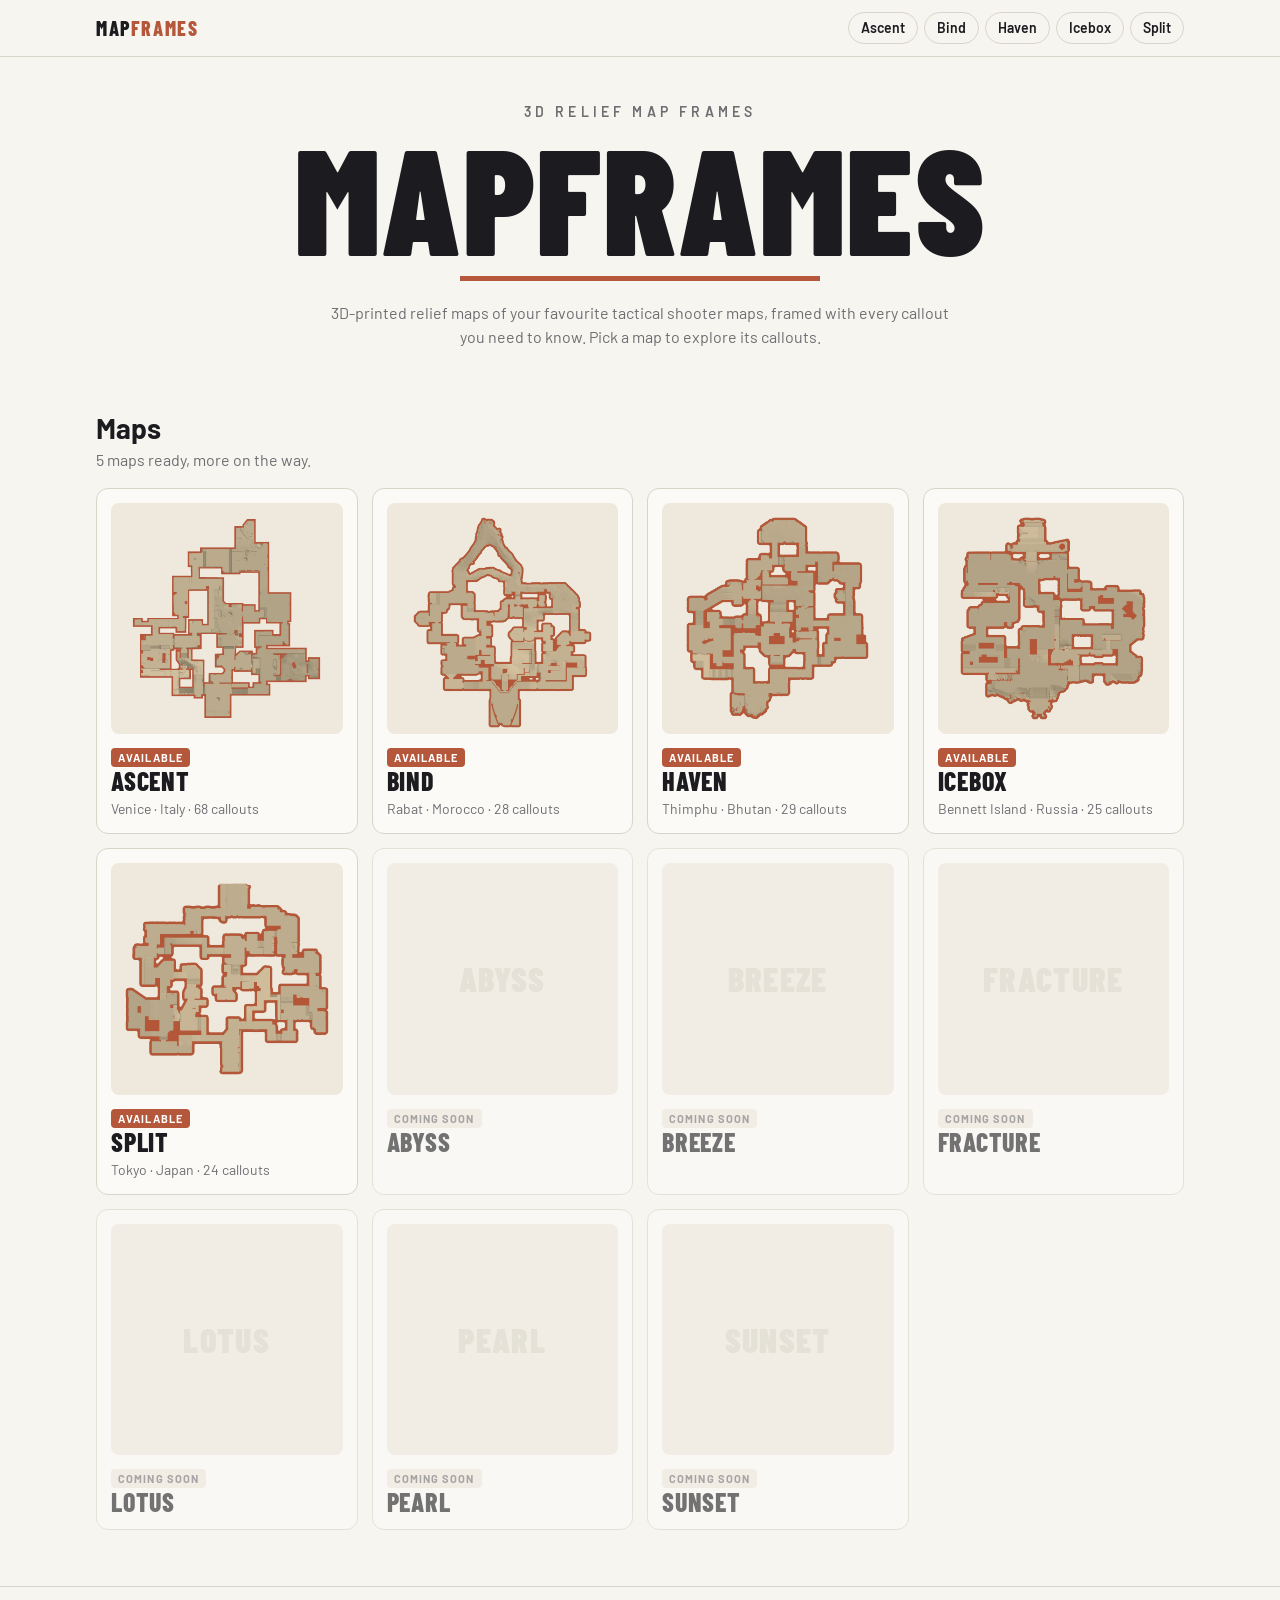
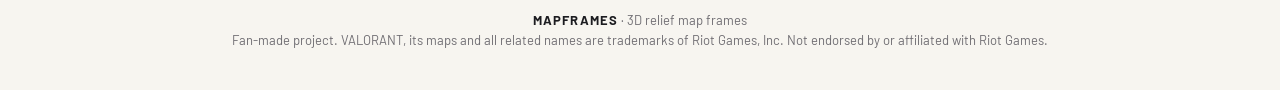
==== index.html @ 51f2fe15 "Add Icebox relief page with callouts and photos Co-Authored-By: Claude Opus 5.5 <noreply@anthropic.c" ====
<!doctype html>
<html lang="en">
<head>
<meta charset="utf-8">
<meta name="viewport" content="width=device-width,initial-scale=1">
<title>Mapframes · 3D relief map frames</title>
<meta name="description" content="3D-printed relief map frames of tactical shooter maps, with a guide to every callout.">
<meta name="theme-color" content="#f7f5f0">
<link rel="preconnect" href="https://fonts.googleapis.com"><link rel="preconnect" href="https://fonts.gstatic.com" crossorigin><link href="https://fonts.googleapis.com/css2?family=Barlow:wght@400;500;600;700&family=Barlow+Condensed:wght@700;800;900&display=swap" rel="stylesheet">
<link rel="stylesheet" href="assets/style.css">
</head>
<body>
<header class="top"><div class="wrap"><a class="brand" href="./">MAP<span>FRAMES</span></a><nav class="maps"><a href="ascent/">Ascent</a><a href="bind/">Bind</a><a href="haven/">Haven</a><a href="icebox/">Icebox</a><a href="split/">Split</a></nav></div></header>
<main class="wrap">
<section class="hero">
  <div class="eyebrow">3D relief map frames</div>
  <h1 class="title">MAPFRAMES</h1>
  <hr class="rule">
  <p class="lead">3D-printed relief maps of your favourite tactical shooter maps, framed with every callout you need to know. Pick a map to explore its callouts.</p>
</section>
<h2>Maps</h2>
<p class="h2sub">5 maps ready, more on the way.</p>
<div class="cards">
  <a class="card" href="ascent/"><div class="th"><img src="assets/ascent-map.webp" alt="Ascent relief map"></div><span class="badge">Available</span><h3>ASCENT</h3><p>Venice · Italy · 68 callouts</p></a>
  <a class="card" href="bind/"><div class="th"><img src="assets/bind-map.webp" alt="Bind relief map"></div><span class="badge">Available</span><h3>BIND</h3><p>Rabat · Morocco · 28 callouts</p></a>
  <a class="card" href="haven/"><div class="th"><img src="assets/haven-map.webp" alt="Haven relief map"></div><span class="badge">Available</span><h3>HAVEN</h3><p>Thimphu · Bhutan · 29 callouts</p></a>
  <a class="card" href="icebox/"><div class="th"><img src="assets/icebox-map.webp" alt="Icebox relief map"></div><span class="badge">Available</span><h3>ICEBOX</h3><p>Bennett Island · Russia · 25 callouts</p></a>
  <a class="card" href="split/"><div class="th"><img src="assets/split-map.webp" alt="Split relief map"></div><span class="badge">Available</span><h3>SPLIT</h3><p>Tokyo · Japan · 24 callouts</p></a>
  <div class="card soon"><div class="th"><em>ABYSS</em></div><span class="badge">Coming soon</span><h3>ABYSS</h3></div>
  <div class="card soon"><div class="th"><em>BREEZE</em></div><span class="badge">Coming soon</span><h3>BREEZE</h3></div>
  <div class="card soon"><div class="th"><em>FRACTURE</em></div><span class="badge">Coming soon</span><h3>FRACTURE</h3></div>
  <div class="card soon"><div class="th"><em>LOTUS</em></div><span class="badge">Coming soon</span><h3>LOTUS</h3></div>
  <div class="card soon"><div class="th"><em>PEARL</em></div><span class="badge">Coming soon</span><h3>PEARL</h3></div>
  <div class="card soon"><div class="th"><em>SUNSET</em></div><span class="badge">Coming soon</span><h3>SUNSET</h3></div>
</div>
</main>
<footer><div class="wrap"><b>MAPFRAMES</b> · 3D relief map frames<br>
Fan-made project. VALORANT, its maps and all related names are trademarks of Riot Games, Inc. Not endorsed by or affiliated with Riot Games.</div></footer>
</body>
</html>
---- assets/style.css ----
:root{
  --bg:#f7f5f0; --surface:#fbfaf7; --ink:#1c1c20; --muted:#6f6d72; --line:#d9d4c8;
  --accent:#b5573a; --accent-ink:#fff; --sand:#dccaa6; --chip:#efe9dd; --hi:#fff4c2;
  --radius:12px; --wrap:1120px;
}
@media (prefers-color-scheme: dark){
  :root{ --bg:#141416; --surface:#1c1c20; --ink:#f2efe8; --muted:#a7a3a8; --line:#34323a;
    --accent:#d9714f; --chip:#26252b; --hi:#3a3420; }
}
*{box-sizing:border-box}
html{scroll-behavior:smooth}
body{margin:0;background:var(--bg);color:var(--ink);font:16px/1.5 "Barlow",system-ui,sans-serif;-webkit-font-smoothing:antialiased}
a{color:inherit}
.wrap{max-width:var(--wrap);margin:0 auto;padding:0 16px}

/* top bar */
.top{position:sticky;top:0;z-index:20;background:color-mix(in srgb,var(--bg) 92%,transparent);backdrop-filter:blur(8px);border-bottom:1px solid var(--line)}
.top .wrap{display:flex;align-items:center;gap:16px;height:56px}
.brand{font:800 20px/1 "Barlow Condensed",sans-serif;letter-spacing:.08em;text-decoration:none;white-space:nowrap}
.brand span{color:var(--accent)}
.maps{display:flex;gap:6px;overflow-x:auto;scrollbar-width:none;margin-left:auto}
.maps::-webkit-scrollbar{display:none}
.maps a,.maps span{font:600 14px/1 "Barlow",sans-serif;padding:8px 12px;border-radius:999px;text-decoration:none;white-space:nowrap;border:1px solid var(--line)}
.maps a.on{background:var(--accent);border-color:var(--accent);color:var(--accent-ink)}
.maps span{color:var(--muted);opacity:.7}

/* hero */
.hero{padding:48px 0 24px;text-align:center}
.eyebrow{font:600 14px/1 "Barlow",sans-serif;letter-spacing:.3em;text-transform:uppercase;color:var(--muted)}
.title{font:900 clamp(64px,16vw,150px)/.9 "Barlow Condensed",sans-serif;margin:10px 0 6px;letter-spacing:.01em}
.rule{width:min(360px,60%);height:5px;background:var(--accent);margin:12px auto;border:0}
.sub{font:500 clamp(16px,3.6vw,22px)/1.2 "Barlow",sans-serif;letter-spacing:.35em;text-transform:uppercase;color:var(--muted)}
.lead{max-width:620px;margin:20px auto 0;color:var(--muted)}

/* facts */
.facts{display:grid;grid-template-columns:repeat(auto-fit,minmax(200px,1fr));gap:12px;margin:24px 0 8px}
.fact{background:var(--surface);border:1px solid var(--line);border-radius:var(--radius);padding:14px 16px}
.fact b{display:block;font:700 12px/1 "Barlow",sans-serif;letter-spacing:.14em;text-transform:uppercase;color:var(--accent);margin-bottom:8px}

h2{font:700 28px/1.1 "Barlow",sans-serif;margin:40px 0 4px}
.h2sub{color:var(--muted);margin:0 0 16px}

/* map + list */
.explore{display:grid;grid-template-columns:minmax(0,1fr) minmax(0,1fr);gap:24px;align-items:start}
.mapbox{position:sticky;top:72px;background:var(--surface);border:1px solid var(--line);border-radius:var(--radius);padding:12px}
.map{position:relative;aspect-ratio:1480/1580}
.map img{width:100%;height:100%;display:block}
.dot{position:absolute;width:14px;height:14px;margin:-7px 0 0 -7px;border-radius:50%;background:var(--ink);border:2px solid var(--surface);padding:0;cursor:pointer;transition:transform .15s}
.dot.p{background:var(--accent)}
.dot.dim{opacity:.18}
.dot.sel{transform:scale(1.7);z-index:3;box-shadow:0 0 0 4px color-mix(in srgb,var(--accent) 35%,transparent)}
.tip{position:absolute;z-index:4;transform:translate(-50%,-150%);background:var(--ink);color:var(--bg);font:600 13px/1 "Barlow",sans-serif;padding:6px 8px;border-radius:6px;white-space:nowrap;pointer-events:none;display:none}
.legend{display:flex;gap:16px;flex-wrap:wrap;font-size:13px;color:var(--muted);margin-top:10px}
.legend i{display:inline-block;width:10px;height:10px;border-radius:50%;background:var(--ink);margin-right:6px;vertical-align:-1px}
.legend i.p{background:var(--accent)}

.controls{display:flex;flex-direction:column;gap:10px;margin-bottom:12px}
.search{width:100%;font:16px "Barlow",sans-serif;padding:10px 14px;border-radius:10px;border:1px solid var(--line);background:var(--surface);color:var(--ink)}
.tabs{display:flex;gap:6px;flex-wrap:wrap}
.tabs button{font:600 14px/1 "Barlow",sans-serif;padding:8px 12px;border-radius:999px;border:1px solid var(--line);background:transparent;color:var(--ink);cursor:pointer}
.tabs button.on{background:var(--ink);color:var(--bg);border-color:var(--ink)}
.list{display:flex;flex-direction:column;gap:8px}
.grp{font:700 13px/1 "Barlow",sans-serif;letter-spacing:.14em;text-transform:uppercase;color:var(--muted);margin:14px 0 2px}
.item{scroll-margin-top:72px;display:grid;grid-template-columns:36px 1fr;gap:10px;text-align:left;width:100%;background:var(--surface);border:1px solid var(--line);border-radius:10px;padding:10px 12px;color:var(--ink);font:inherit;cursor:pointer}
.item:hover{border-color:var(--muted)}
.item.sel{background:var(--hi);border-color:var(--accent)}
.num{width:28px;height:28px;border-radius:50%;display:grid;place-items:center;font:700 14px/1 "Barlow Condensed",sans-serif;border:1.5px solid var(--line);color:var(--muted)}
.num.p{background:var(--accent);border-color:var(--accent);color:var(--accent-ink);font-size:15px}
.nm{font-weight:600;font-size:17px}
.al{color:var(--muted);font-size:14px;margin-left:6px}
.ds{color:var(--muted);font-size:14.5px;margin-top:2px}
.nt{display:inline-block;margin-top:6px;font-size:12.5px;font-weight:600;color:var(--accent)}
.tag{display:inline-block;font:600 11px/1 "Barlow",sans-serif;letter-spacing:.08em;text-transform:uppercase;padding:3px 6px;border-radius:4px;background:var(--chip);color:var(--muted);margin-left:6px;vertical-align:2px}
.item:focus-visible{outline:2px solid var(--accent);outline-offset:2px}
.hasph{display:inline-block;margin-top:6px;font-size:12.5px;font-weight:600;color:var(--muted)}
.item.sel .hasph{display:none}
.ph{margin:10px 0 2px}
.phi{position:relative;border-radius:8px;overflow:hidden;background:var(--chip);aspect-ratio:16/9}
.phi img{display:block;width:100%;height:100%;object-fit:cover}
.pin{position:absolute;width:22px;height:22px;margin:-11px 0 0 -11px;border-radius:50%;border:3px solid #fff;background:var(--accent);box-shadow:0 0 0 3px rgba(0,0,0,.35),0 0 0 9px color-mix(in srgb,var(--accent) 35%,transparent);animation:pulse 1.6s ease-out infinite}
@keyframes pulse{0%{box-shadow:0 0 0 3px rgba(0,0,0,.35),0 0 0 0 color-mix(in srgb,var(--accent) 60%,transparent)}100%{box-shadow:0 0 0 3px rgba(0,0,0,.35),0 0 0 16px transparent}}
@media (prefers-reduced-motion:reduce){.pin{animation:none}}
.ph figcaption{font-size:12.5px;color:var(--muted);margin-top:6px}
.empty{color:var(--muted);padding:20px 0}

/* cards (home + more maps) */
.cards{display:grid;grid-template-columns:repeat(auto-fill,minmax(220px,1fr));gap:14px}
.card{display:block;background:var(--surface);border:1px solid var(--line);border-radius:var(--radius);padding:14px;text-decoration:none}
.card .th{aspect-ratio:1;border-radius:8px;background:var(--chip);display:grid;place-items:center;overflow:hidden;margin-bottom:10px}
.card .th img{width:88%;height:88%;object-fit:contain}
.card .th em{font:900 34px/1 "Barlow Condensed",sans-serif;color:var(--line);font-style:normal;letter-spacing:.04em}
.card h3{margin:0;font:800 26px/1 "Barlow Condensed",sans-serif;letter-spacing:.03em}
.card p{margin:4px 0 0;color:var(--muted);font-size:14px}
.card.soon{opacity:.6}
.badge{display:inline-block;font:700 11px/1 "Barlow",sans-serif;letter-spacing:.1em;text-transform:uppercase;padding:4px 7px;border-radius:4px;background:var(--accent);color:var(--accent-ink)}
.card.soon .badge{background:var(--chip);color:var(--muted)}

footer{margin-top:56px;padding:24px 0 40px;border-top:1px solid var(--line);color:var(--muted);font-size:13px;text-align:center}
footer b{color:var(--ink);letter-spacing:.08em}

@media (max-width:820px){
  .explore{grid-template-columns:1fr}
  .mapbox{position:sticky;top:56px;z-index:10;padding:8px;border-radius:0 0 var(--radius) var(--radius);margin:0 -16px;border-left:0;border-right:0}
  .map{height:min(40vh,90vw);width:auto;margin:0 auto}
  .legend{justify-content:center;margin-top:6px;font-size:12px;gap:10px}
  .legend span:last-child{display:none}
  .item{scroll-margin-top:calc(56px + min(40vh,90vw) + 52px)}
  .hero{padding-top:32px}
}
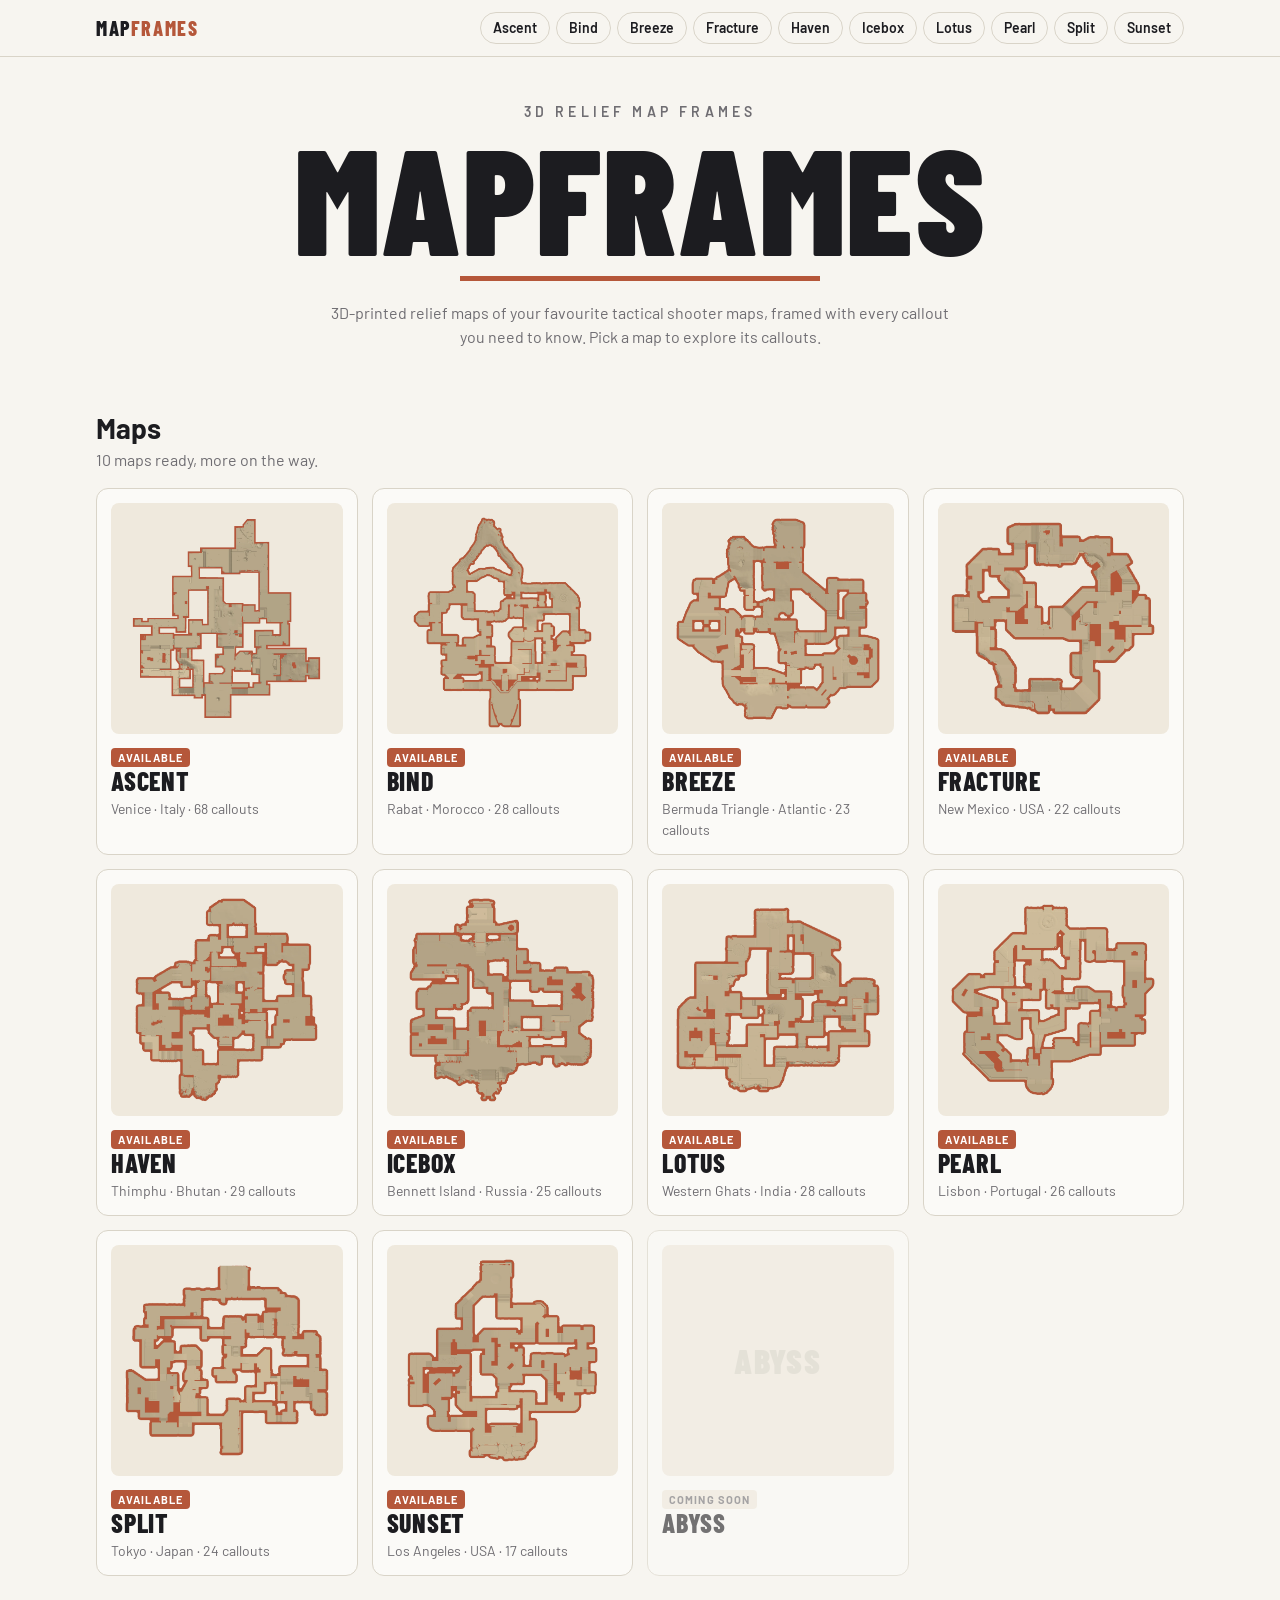
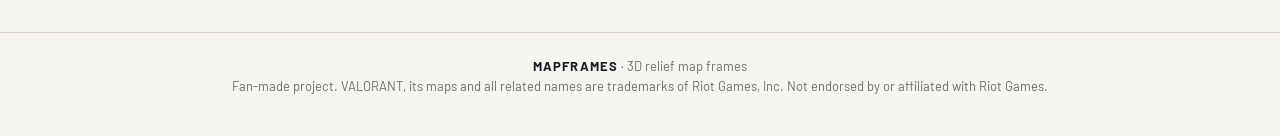
==== commit 4d97adab: "Add Breeze, Fracture, Pearl, Sunset and Lotus relief pages Co-Authored-By: Claude Opus 5.5 <noreply@" ====
--- a/index.html
+++ b/index.html
@@ -10,7 +10,7 @@
 <link rel="stylesheet" href="assets/style.css">
 </head>
 <body>
-<header class="top"><div class="wrap"><a class="brand" href="./">MAP<span>FRAMES</span></a><nav class="maps"><a href="ascent/">Ascent</a><a href="bind/">Bind</a><a href="haven/">Haven</a><a href="icebox/">Icebox</a><a href="split/">Split</a></nav></div></header>
+<header class="top"><div class="wrap"><a class="brand" href="./">MAP<span>FRAMES</span></a><nav class="maps"><a href="ascent/">Ascent</a><a href="bind/">Bind</a><a href="breeze/">Breeze</a><a href="fracture/">Fracture</a><a href="haven/">Haven</a><a href="icebox/">Icebox</a><a href="lotus/">Lotus</a><a href="pearl/">Pearl</a><a href="split/">Split</a><a href="sunset/">Sunset</a></nav></div></header>
 <main class="wrap">
 <section class="hero">
   <div class="eyebrow">3D relief map frames</div>
@@ -19,19 +19,19 @@
   <p class="lead">3D-printed relief maps of your favourite tactical shooter maps, framed with every callout you need to know. Pick a map to explore its callouts.</p>
 </section>
 <h2>Maps</h2>
-<p class="h2sub">5 maps ready, more on the way.</p>
+<p class="h2sub">10 maps ready, more on the way.</p>
 <div class="cards">
   <a class="card" href="ascent/"><div class="th"><img src="assets/ascent-map.webp" alt="Ascent relief map"></div><span class="badge">Available</span><h3>ASCENT</h3><p>Venice · Italy · 68 callouts</p></a>
   <a class="card" href="bind/"><div class="th"><img src="assets/bind-map.webp" alt="Bind relief map"></div><span class="badge">Available</span><h3>BIND</h3><p>Rabat · Morocco · 28 callouts</p></a>
+  <a class="card" href="breeze/"><div class="th"><img src="assets/breeze-map.webp" alt="Breeze relief map"></div><span class="badge">Available</span><h3>BREEZE</h3><p>Bermuda Triangle · Atlantic · 23 callouts</p></a>
+  <a class="card" href="fracture/"><div class="th"><img src="assets/fracture-map.webp" alt="Fracture relief map"></div><span class="badge">Available</span><h3>FRACTURE</h3><p>New Mexico · USA · 22 callouts</p></a>
   <a class="card" href="haven/"><div class="th"><img src="assets/haven-map.webp" alt="Haven relief map"></div><span class="badge">Available</span><h3>HAVEN</h3><p>Thimphu · Bhutan · 29 callouts</p></a>
   <a class="card" href="icebox/"><div class="th"><img src="assets/icebox-map.webp" alt="Icebox relief map"></div><span class="badge">Available</span><h3>ICEBOX</h3><p>Bennett Island · Russia · 25 callouts</p></a>
+  <a class="card" href="lotus/"><div class="th"><img src="assets/lotus-map.webp" alt="Lotus relief map"></div><span class="badge">Available</span><h3>LOTUS</h3><p>Western Ghats · India · 28 callouts</p></a>
+  <a class="card" href="pearl/"><div class="th"><img src="assets/pearl-map.webp" alt="Pearl relief map"></div><span class="badge">Available</span><h3>PEARL</h3><p>Lisbon · Portugal · 26 callouts</p></a>
   <a class="card" href="split/"><div class="th"><img src="assets/split-map.webp" alt="Split relief map"></div><span class="badge">Available</span><h3>SPLIT</h3><p>Tokyo · Japan · 24 callouts</p></a>
+  <a class="card" href="sunset/"><div class="th"><img src="assets/sunset-map.webp" alt="Sunset relief map"></div><span class="badge">Available</span><h3>SUNSET</h3><p>Los Angeles · USA · 17 callouts</p></a>
   <div class="card soon"><div class="th"><em>ABYSS</em></div><span class="badge">Coming soon</span><h3>ABYSS</h3></div>
-  <div class="card soon"><div class="th"><em>BREEZE</em></div><span class="badge">Coming soon</span><h3>BREEZE</h3></div>
-  <div class="card soon"><div class="th"><em>FRACTURE</em></div><span class="badge">Coming soon</span><h3>FRACTURE</h3></div>
-  <div class="card soon"><div class="th"><em>LOTUS</em></div><span class="badge">Coming soon</span><h3>LOTUS</h3></div>
-  <div class="card soon"><div class="th"><em>PEARL</em></div><span class="badge">Coming soon</span><h3>PEARL</h3></div>
-  <div class="card soon"><div class="th"><em>SUNSET</em></div><span class="badge">Coming soon</span><h3>SUNSET</h3></div>
 </div>
 </main>
 <footer><div class="wrap"><b>MAPFRAMES</b> · 3D relief map frames<br>
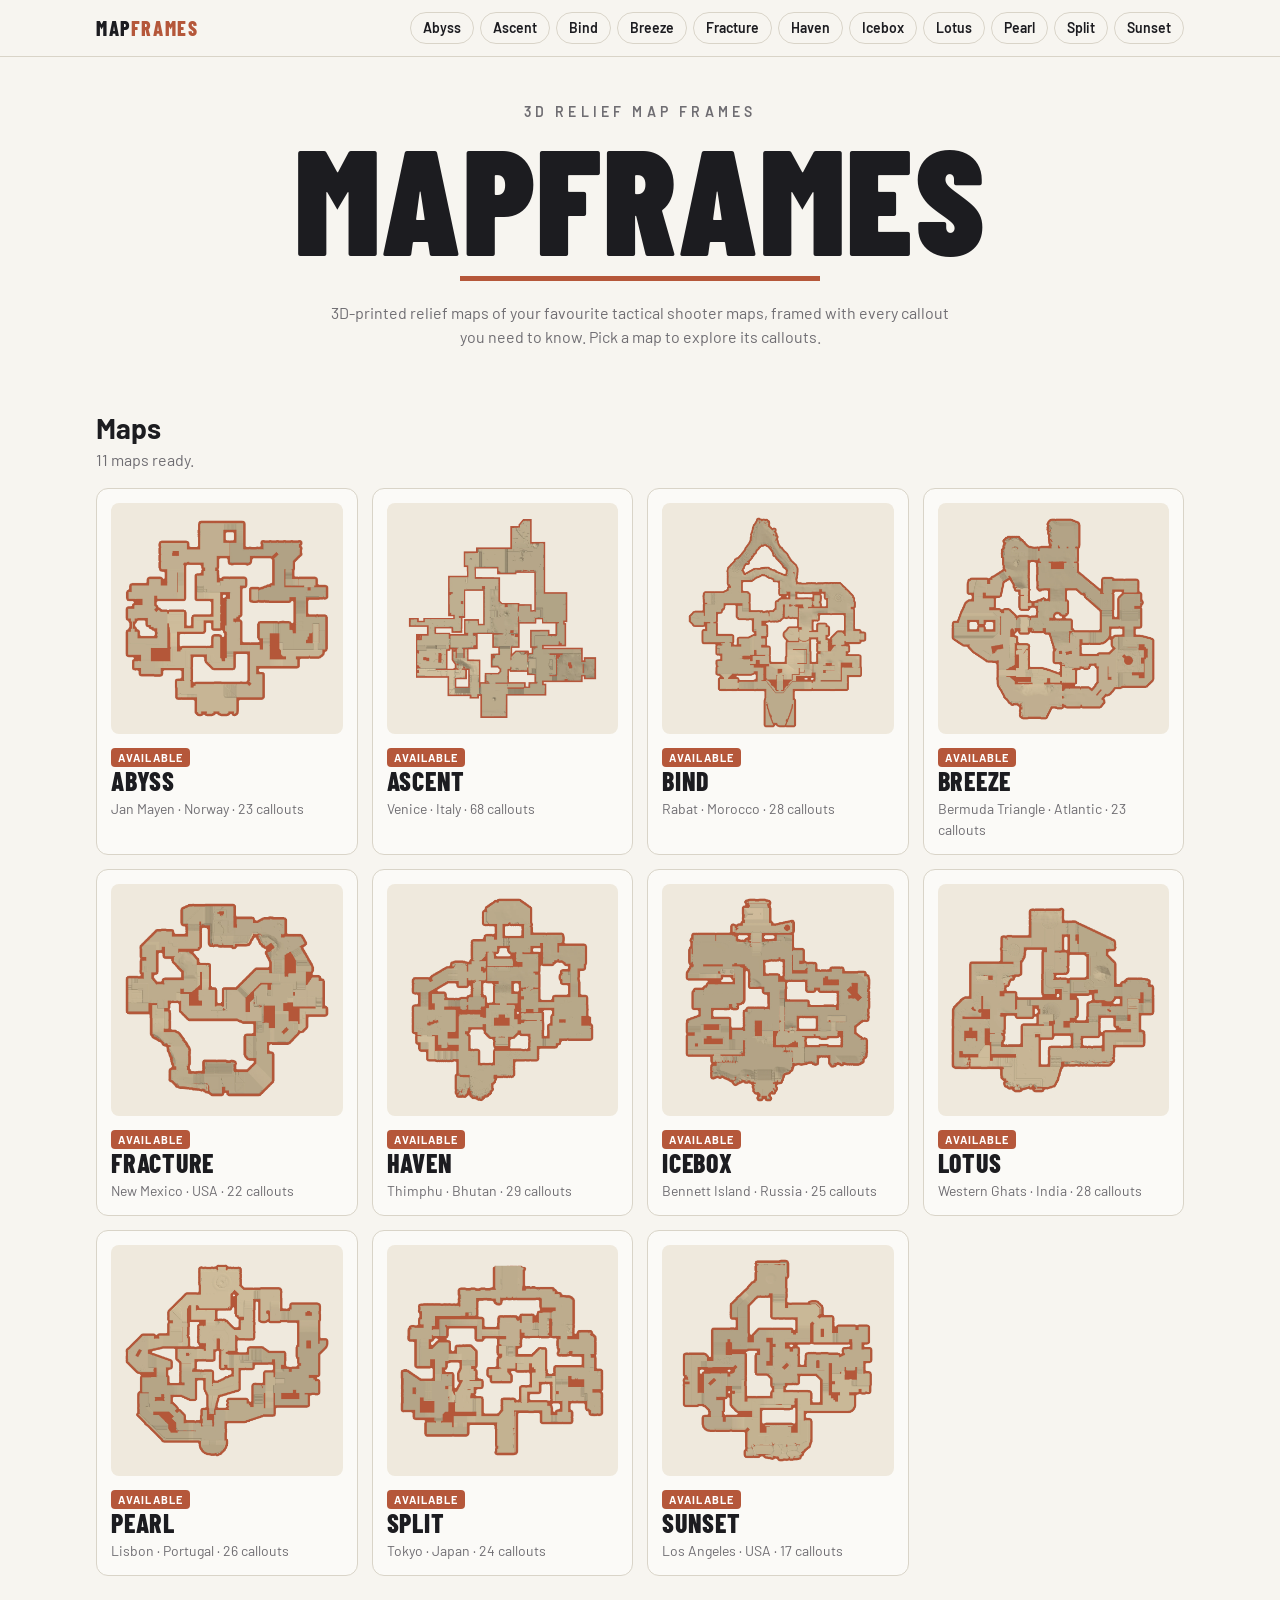
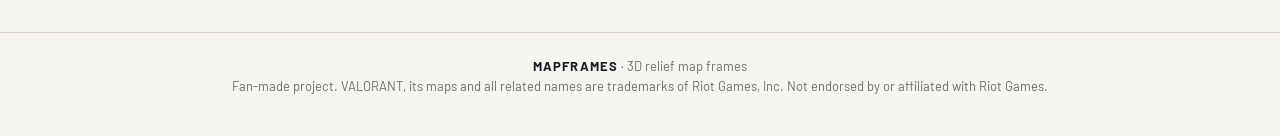
==== commit bd1f9297: "Add Abyss relief page; all maps available Co-Authored-By: Claude Opus 5.5 <noreply@anthropic.com> Cl" ====
--- a/index.html
+++ b/index.html
@@ -10,7 +10,7 @@
 <link rel="stylesheet" href="assets/style.css">
 </head>
 <body>
-<header class="top"><div class="wrap"><a class="brand" href="./">MAP<span>FRAMES</span></a><nav class="maps"><a href="ascent/">Ascent</a><a href="bind/">Bind</a><a href="breeze/">Breeze</a><a href="fracture/">Fracture</a><a href="haven/">Haven</a><a href="icebox/">Icebox</a><a href="lotus/">Lotus</a><a href="pearl/">Pearl</a><a href="split/">Split</a><a href="sunset/">Sunset</a></nav></div></header>
+<header class="top"><div class="wrap"><a class="brand" href="./">MAP<span>FRAMES</span></a><nav class="maps"><a href="abyss/">Abyss</a><a href="ascent/">Ascent</a><a href="bind/">Bind</a><a href="breeze/">Breeze</a><a href="fracture/">Fracture</a><a href="haven/">Haven</a><a href="icebox/">Icebox</a><a href="lotus/">Lotus</a><a href="pearl/">Pearl</a><a href="split/">Split</a><a href="sunset/">Sunset</a></nav></div></header>
 <main class="wrap">
 <section class="hero">
   <div class="eyebrow">3D relief map frames</div>
@@ -19,8 +19,9 @@
   <p class="lead">3D-printed relief maps of your favourite tactical shooter maps, framed with every callout you need to know. Pick a map to explore its callouts.</p>
 </section>
 <h2>Maps</h2>
-<p class="h2sub">10 maps ready, more on the way.</p>
+<p class="h2sub">11 maps ready.</p>
 <div class="cards">
+  <a class="card" href="abyss/"><div class="th"><img src="assets/abyss-map.webp" alt="Abyss relief map"></div><span class="badge">Available</span><h3>ABYSS</h3><p>Jan Mayen · Norway · 23 callouts</p></a>
   <a class="card" href="ascent/"><div class="th"><img src="assets/ascent-map.webp" alt="Ascent relief map"></div><span class="badge">Available</span><h3>ASCENT</h3><p>Venice · Italy · 68 callouts</p></a>
   <a class="card" href="bind/"><div class="th"><img src="assets/bind-map.webp" alt="Bind relief map"></div><span class="badge">Available</span><h3>BIND</h3><p>Rabat · Morocco · 28 callouts</p></a>
   <a class="card" href="breeze/"><div class="th"><img src="assets/breeze-map.webp" alt="Breeze relief map"></div><span class="badge">Available</span><h3>BREEZE</h3><p>Bermuda Triangle · Atlantic · 23 callouts</p></a>
@@ -31,7 +32,6 @@
   <a class="card" href="pearl/"><div class="th"><img src="assets/pearl-map.webp" alt="Pearl relief map"></div><span class="badge">Available</span><h3>PEARL</h3><p>Lisbon · Portugal · 26 callouts</p></a>
   <a class="card" href="split/"><div class="th"><img src="assets/split-map.webp" alt="Split relief map"></div><span class="badge">Available</span><h3>SPLIT</h3><p>Tokyo · Japan · 24 callouts</p></a>
   <a class="card" href="sunset/"><div class="th"><img src="assets/sunset-map.webp" alt="Sunset relief map"></div><span class="badge">Available</span><h3>SUNSET</h3><p>Los Angeles · USA · 17 callouts</p></a>
-  <div class="card soon"><div class="th"><em>ABYSS</em></div><span class="badge">Coming soon</span><h3>ABYSS</h3></div>
 </div>
 </main>
 <footer><div class="wrap"><b>MAPFRAMES</b> · 3D relief map frames<br>
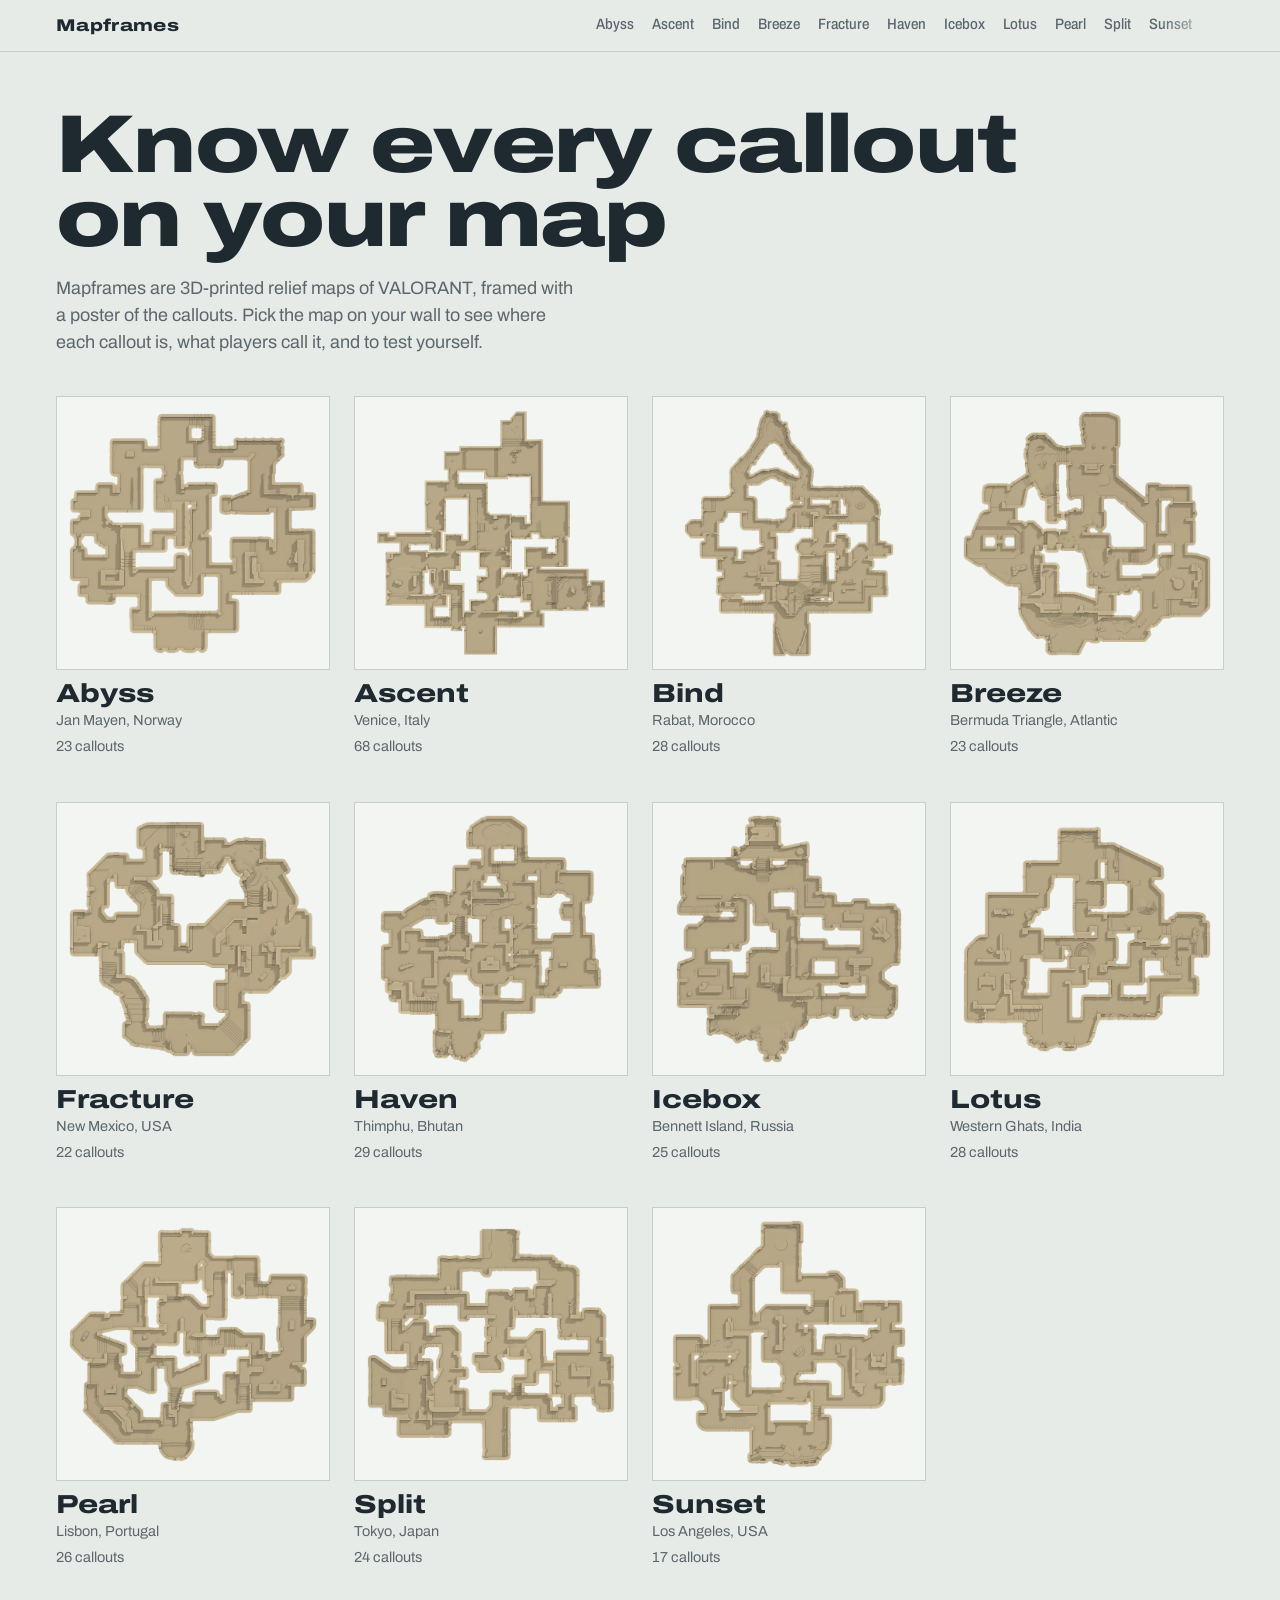
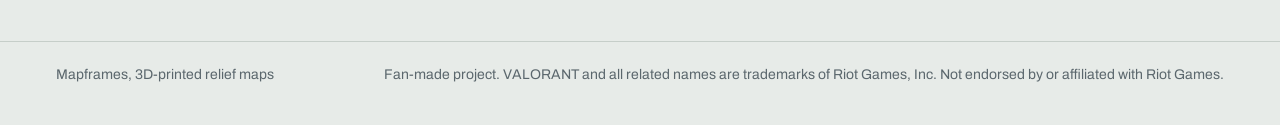
==== commit 6ae39a33: "Redesign site: lit relief renders, numbered markers, test-yourself quiz, self-hosted font Co-Authore" ====
--- a/index.html
+++ b/index.html
@@ -3,38 +3,21 @@
 <head>
 <meta charset="utf-8">
 <meta name="viewport" content="width=device-width,initial-scale=1">
-<title>Mapframes · 3D relief map frames</title>
-<meta name="description" content="3D-printed relief map frames of tactical shooter maps, with a guide to every callout.">
-<meta name="theme-color" content="#f7f5f0">
-<link rel="preconnect" href="https://fonts.googleapis.com"><link rel="preconnect" href="https://fonts.gstatic.com" crossorigin><link href="https://fonts.googleapis.com/css2?family=Barlow:wght@400;500;600;700&family=Barlow+Condensed:wght@700;800;900&display=swap" rel="stylesheet">
-<link rel="stylesheet" href="assets/style.css">
+<title>Mapframes – VALORANT relief maps and callouts</title>
+<meta name="description" content="3D-printed relief maps of VALORANT, framed with a poster of the callouts. Pick your map to learn every callout.">
+<meta name="theme-color" content="#e7ebe8" media="(prefers-color-scheme: light)">
+<meta name="theme-color" content="#131b20" media="(prefers-color-scheme: dark)">
+<link rel="preload" href="assets/archivo.woff2" as="font" type="font/woff2" crossorigin>
+<link rel="stylesheet" href="assets/site.css">
 </head>
-<body>
-<header class="top"><div class="wrap"><a class="brand" href="./">MAP<span>FRAMES</span></a><nav class="maps"><a href="abyss/">Abyss</a><a href="ascent/">Ascent</a><a href="bind/">Bind</a><a href="breeze/">Breeze</a><a href="fracture/">Fracture</a><a href="haven/">Haven</a><a href="icebox/">Icebox</a><a href="lotus/">Lotus</a><a href="pearl/">Pearl</a><a href="split/">Split</a><a href="sunset/">Sunset</a></nav></div></header>
-<main class="wrap">
-<section class="hero">
-  <div class="eyebrow">3D relief map frames</div>
-  <h1 class="title">MAPFRAMES</h1>
-  <hr class="rule">
-  <p class="lead">3D-printed relief maps of your favourite tactical shooter maps, framed with every callout you need to know. Pick a map to explore its callouts.</p>
-</section>
-<h2>Maps</h2>
-<p class="h2sub">11 maps ready.</p>
-<div class="cards">
-  <a class="card" href="abyss/"><div class="th"><img src="assets/abyss-map.webp" alt="Abyss relief map"></div><span class="badge">Available</span><h3>ABYSS</h3><p>Jan Mayen · Norway · 23 callouts</p></a>
-  <a class="card" href="ascent/"><div class="th"><img src="assets/ascent-map.webp" alt="Ascent relief map"></div><span class="badge">Available</span><h3>ASCENT</h3><p>Venice · Italy · 68 callouts</p></a>
-  <a class="card" href="bind/"><div class="th"><img src="assets/bind-map.webp" alt="Bind relief map"></div><span class="badge">Available</span><h3>BIND</h3><p>Rabat · Morocco · 28 callouts</p></a>
-  <a class="card" href="breeze/"><div class="th"><img src="assets/breeze-map.webp" alt="Breeze relief map"></div><span class="badge">Available</span><h3>BREEZE</h3><p>Bermuda Triangle · Atlantic · 23 callouts</p></a>
-  <a class="card" href="fracture/"><div class="th"><img src="assets/fracture-map.webp" alt="Fracture relief map"></div><span class="badge">Available</span><h3>FRACTURE</h3><p>New Mexico · USA · 22 callouts</p></a>
-  <a class="card" href="haven/"><div class="th"><img src="assets/haven-map.webp" alt="Haven relief map"></div><span class="badge">Available</span><h3>HAVEN</h3><p>Thimphu · Bhutan · 29 callouts</p></a>
-  <a class="card" href="icebox/"><div class="th"><img src="assets/icebox-map.webp" alt="Icebox relief map"></div><span class="badge">Available</span><h3>ICEBOX</h3><p>Bennett Island · Russia · 25 callouts</p></a>
-  <a class="card" href="lotus/"><div class="th"><img src="assets/lotus-map.webp" alt="Lotus relief map"></div><span class="badge">Available</span><h3>LOTUS</h3><p>Western Ghats · India · 28 callouts</p></a>
-  <a class="card" href="pearl/"><div class="th"><img src="assets/pearl-map.webp" alt="Pearl relief map"></div><span class="badge">Available</span><h3>PEARL</h3><p>Lisbon · Portugal · 26 callouts</p></a>
-  <a class="card" href="split/"><div class="th"><img src="assets/split-map.webp" alt="Split relief map"></div><span class="badge">Available</span><h3>SPLIT</h3><p>Tokyo · Japan · 24 callouts</p></a>
-  <a class="card" href="sunset/"><div class="th"><img src="assets/sunset-map.webp" alt="Sunset relief map"></div><span class="badge">Available</span><h3>SUNSET</h3><p>Los Angeles · USA · 17 callouts</p></a>
+<body><header class="bar"><div class="wrap"><a class="brand" href="./">Mapframes</a><nav class="maplinks" aria-label="Maps"><a href="abyss/">Abyss</a><a href="ascent/">Ascent</a><a href="bind/">Bind</a><a href="breeze/">Breeze</a><a href="fracture/">Fracture</a><a href="haven/">Haven</a><a href="icebox/">Icebox</a><a href="lotus/">Lotus</a><a href="pearl/">Pearl</a><a href="split/">Split</a><a href="sunset/">Sunset</a></nav></div></header>
+<main>
+<div class="intro">
+  <h1>Know every callout on your map</h1>
+  <p>Mapframes are 3D-printed relief maps of VALORANT, framed with a poster of the callouts. Pick the map on your wall to see where each callout is, what players call it, and to test yourself.</p>
 </div>
+<section class="wrap" aria-label="Maps"><div class="tiles home-tiles"><a class="tile" href="abyss/"><span class="im"><img src="assets/abyss-thumb.webp" alt="" loading="lazy"></span><b>Abyss</b><span>Jan Mayen, Norway</span><span>23 callouts</span></a><a class="tile" href="ascent/"><span class="im"><img src="assets/ascent-thumb.webp" alt="" loading="lazy"></span><b>Ascent</b><span>Venice, Italy</span><span>68 callouts</span></a><a class="tile" href="bind/"><span class="im"><img src="assets/bind-thumb.webp" alt="" loading="lazy"></span><b>Bind</b><span>Rabat, Morocco</span><span>28 callouts</span></a><a class="tile" href="breeze/"><span class="im"><img src="assets/breeze-thumb.webp" alt="" loading="lazy"></span><b>Breeze</b><span>Bermuda Triangle, Atlantic</span><span>23 callouts</span></a><a class="tile" href="fracture/"><span class="im"><img src="assets/fracture-thumb.webp" alt="" loading="lazy"></span><b>Fracture</b><span>New Mexico, USA</span><span>22 callouts</span></a><a class="tile" href="haven/"><span class="im"><img src="assets/haven-thumb.webp" alt="" loading="lazy"></span><b>Haven</b><span>Thimphu, Bhutan</span><span>29 callouts</span></a><a class="tile" href="icebox/"><span class="im"><img src="assets/icebox-thumb.webp" alt="" loading="lazy"></span><b>Icebox</b><span>Bennett Island, Russia</span><span>25 callouts</span></a><a class="tile" href="lotus/"><span class="im"><img src="assets/lotus-thumb.webp" alt="" loading="lazy"></span><b>Lotus</b><span>Western Ghats, India</span><span>28 callouts</span></a><a class="tile" href="pearl/"><span class="im"><img src="assets/pearl-thumb.webp" alt="" loading="lazy"></span><b>Pearl</b><span>Lisbon, Portugal</span><span>26 callouts</span></a><a class="tile" href="split/"><span class="im"><img src="assets/split-thumb.webp" alt="" loading="lazy"></span><b>Split</b><span>Tokyo, Japan</span><span>24 callouts</span></a><a class="tile" href="sunset/"><span class="im"><img src="assets/sunset-thumb.webp" alt="" loading="lazy"></span><b>Sunset</b><span>Los Angeles, USA</span><span>17 callouts</span></a></div></section>
 </main>
-<footer><div class="wrap"><b>MAPFRAMES</b> · 3D relief map frames<br>
-Fan-made project. VALORANT, its maps and all related names are trademarks of Riot Games, Inc. Not endorsed by or affiliated with Riot Games.</div></footer>
+<footer><div class="wrap"><span>Mapframes, 3D-printed relief maps</span><span>Fan-made project. VALORANT and all related names are trademarks of Riot Games, Inc. Not endorsed by or affiliated with Riot Games.</span></div></footer>
 </body>
 </html>
--- a/assets/site.css
+++ b/assets/site.css
@@ -0,0 +1,159 @@
+@font-face{font-family:"Archivo";src:url(archivo.woff2) format("woff2");font-weight:100 900;font-stretch:62% 125%;font-display:swap;unicode-range:U+0000-00FF,U+0131,U+0152-0153,U+02BB-02BC,U+02C6,U+02DA,U+02DC,U+0304,U+0308,U+0329,U+2000-206F,U+20AC,U+2122,U+2191,U+2193,U+2212,U+2215,U+FEFF,U+FFFD}
+@font-face{font-family:"Archivo";src:url(archivo-ext.woff2) format("woff2");font-weight:100 900;font-stretch:62% 125%;font-display:swap;unicode-range:U+0100-02BA,U+02BD-02C5,U+02C7-02CC,U+02CE-02D7,U+02DD-02FF,U+0304,U+0308,U+0329,U+1D00-1DBF,U+1E00-1E9F,U+1EF2-1EFF,U+2020,U+20A0-20AB,U+20AD-20C0,U+2113,U+2C60-2C7F,U+A720-A7FF}
+
+/* Drafting film, ink and a surveyor's blue pencil. The relief itself brings the sand. */
+:root{
+  --film:#e7ebe8; --sheet:#f3f5f3; --ink:#1e2930; --graphite:#5b676d; --rule:#c6cec9;
+  --survey:#2747c9; --survey-ink:#ffffff; --survey-soft:#dfe5fb;
+  --hit:#1d7a52; --miss:#b33a26;
+  --bar:52px; --wrap:1200px;
+  color-scheme:light;
+}
+@media (prefers-color-scheme:dark){
+  :root{--film:#131b20; --sheet:#1a242a; --ink:#e4e9e6; --graphite:#97a3a8; --rule:#2c3a41;
+    --survey:#8ea2ff; --survey-ink:#0f1730; --survey-soft:#1f2b52; --hit:#5ccf98; --miss:#ff8a73; color-scheme:dark}
+}
+*{box-sizing:border-box}
+html{-webkit-text-size-adjust:100%}
+body{margin:0;background:var(--film);color:var(--ink);font:400 17px/1.5 "Archivo",system-ui,sans-serif;font-stretch:100%;-webkit-font-smoothing:antialiased}
+a{color:inherit}
+img{max-width:100%}
+.wrap{max-width:var(--wrap);margin:0 auto;padding:0 16px}
+:focus-visible{outline:2px solid var(--survey);outline-offset:2px}
+.sr{position:absolute;width:1px;height:1px;overflow:hidden;clip:rect(0 0 0 0);white-space:nowrap}
+
+/* bar */
+.bar{position:sticky;top:0;z-index:30;height:var(--bar);background:var(--film);border-bottom:1px solid var(--rule)}
+.bar .wrap{height:100%;display:flex;align-items:center;gap:20px}
+.brand{font-weight:800;font-stretch:125%;font-size:17px;letter-spacing:.02em;text-decoration:none;white-space:nowrap}
+.maplinks{display:flex;gap:2px;overflow-x:auto;scrollbar-width:none;margin-left:auto;-webkit-mask-image:linear-gradient(90deg,#000 90%,transparent);mask-image:linear-gradient(90deg,#000 90%,transparent);padding-right:24px}
+.maplinks::-webkit-scrollbar{display:none}
+.maplinks a{font-size:15px;font-stretch:87%;font-weight:500;padding:6px 8px;text-decoration:none;white-space:nowrap;color:var(--graphite);border-bottom:2px solid transparent}
+.maplinks a:hover{color:var(--ink)}
+.maplinks a[aria-current]{color:var(--ink);border-bottom-color:var(--survey)}
+
+/* map page head */
+.head{padding:28px 16px 18px;display:grid;grid-template-columns:auto 1fr;align-items:end;column-gap:28px;row-gap:6px}
+.name{grid-row:span 2;margin:0;font-weight:850;font-stretch:125%;font-size:calc(clamp(52px,10vw,124px) * var(--k,1));line-height:.82;letter-spacing:-.015em}
+.place{margin:0;font-stretch:75%;font-weight:600;font-size:21px;line-height:1.1}
+.lead{margin:0;color:var(--graphite);max-width:46ch;font-size:16px}
+
+/* board: sheet with the relief + panel */
+.board{display:grid;grid-template-columns:minmax(0,7fr) minmax(0,5fr);gap:28px;align-items:start}
+.sheet{position:sticky;top:calc(var(--bar) + 12px);margin:0;background:var(--sheet);border:1px solid var(--rule);padding:18px}
+.map{--mh:calc(100vh - var(--bar) - 110px);position:relative;margin:0 auto;aspect-ratio:var(--ar);width:min(100%,calc(var(--mh) * var(--r)))}
+.map img{display:block;width:100%;height:100%}
+.mk{position:absolute;transform:translate(-50%,-50%);width:22px;height:22px;padding:0;border-radius:50%;border:2px solid var(--sheet);background:var(--survey);color:var(--survey-ink);font:700 11px/1 "Archivo",sans-serif;font-stretch:75%;cursor:pointer;display:grid;place-items:center}
+.mk.x{width:12px;height:12px;background:var(--sheet);border:2.5px solid var(--ink)}
+.mk.dim{opacity:.2}
+.mk.sel{z-index:3;width:30px;height:30px;font-size:14px;box-shadow:0 0 0 4px color-mix(in srgb,var(--survey) 30%,transparent)}
+.mk.x.sel{width:18px;height:18px;border-color:var(--survey)}
+.mk.hit{z-index:3;background:var(--hit);border-color:var(--sheet);box-shadow:0 0 0 5px color-mix(in srgb,var(--hit) 35%,transparent)}
+.mk.miss{z-index:3;background:var(--miss);border-color:var(--sheet)}
+.board.quiz .mk{color:transparent}
+.board.quiz .mk.hit,.board.quiz .mk.miss{color:var(--survey-ink)}
+.tip{position:absolute;z-index:4;transform:translate(-50%,calc(-100% - 18px));background:var(--ink);color:var(--film);font-weight:600;font-size:14px;font-stretch:87%;line-height:1;padding:7px 9px;white-space:nowrap;pointer-events:none;display:none}
+.board.quiz .tip{display:none!important}
+.key{display:flex;flex-wrap:wrap;gap:6px 18px;margin-top:14px;font-size:14px;color:var(--graphite)}
+.key i{display:inline-block;width:12px;height:12px;border-radius:50%;background:var(--survey);margin-right:7px;vertical-align:-1px}
+.key i.x{width:10px;height:10px;background:transparent;border:2px solid var(--ink)}
+.key .orient{flex-basis:100%}
+
+/* load moment: markers are placed one after another, once */
+@media (prefers-reduced-motion:no-preference){
+  .map.placing .mk{animation:place .32s cubic-bezier(.2,.9,.3,1.3) both;animation-delay:calc(var(--i) * 18ms)}
+  @keyframes place{from{opacity:0;transform:translate(-50%,-50%) scale(.2)}}
+}
+
+/* panel */
+.modes{display:grid;grid-template-columns:1fr 1fr;border:1px solid var(--ink);margin-bottom:16px}
+.modes button{font:600 16px/1 "Archivo",sans-serif;padding:12px 10px;border:0;background:transparent;color:var(--ink);cursor:pointer}
+.modes button[aria-selected="true"]{background:var(--ink);color:var(--film)}
+.search{width:100%;font:inherit;font-size:16px;padding:11px 12px;border:1px solid var(--rule);background:var(--sheet);color:var(--ink);border-radius:0}
+.search::placeholder{color:var(--graphite)}
+.filters{display:flex;flex-wrap:wrap;gap:6px 16px;margin:12px 0 4px}
+.filters button{font:500 15px/1 "Archivo",sans-serif;padding:6px 0;border:0;border-bottom:2px solid transparent;background:none;color:var(--graphite);cursor:pointer}
+.filters button[aria-pressed="true"]{color:var(--ink);border-bottom-color:var(--survey)}
+.count{font-size:14px;color:var(--graphite);margin:8px 0 0}
+.list{margin-top:6px}
+.grp{font-stretch:75%;font-weight:700;font-size:15px;color:var(--graphite);margin:20px 0 0;padding-bottom:6px;border-bottom:1px solid var(--ink)}
+.row{display:grid;grid-template-columns:34px 1fr;gap:12px;padding:12px 4px 12px 0;border-bottom:1px solid var(--rule);cursor:pointer;scroll-margin-top:calc(var(--bar) + 16px)}
+.row:hover .nm{text-decoration:underline;text-decoration-thickness:1px;text-underline-offset:3px}
+.row.sel{background:var(--survey-soft);margin:0 -10px;padding-left:10px;padding-right:10px;grid-template-columns:34px 1fr}
+.num{width:26px;height:26px;border-radius:50%;display:grid;place-items:center;font:700 13px/1 "Archivo",sans-serif;font-stretch:75%;background:var(--survey);color:var(--survey-ink);margin-top:1px}
+.num.x{background:transparent;border:2px solid var(--graphite);width:14px;height:14px;margin:6px 0 0 6px}
+.nm{margin:0;font-size:18px;font-weight:650;line-height:1.25}
+.al{font-weight:400;color:var(--graphite);font-size:16px;margin-left:8px}
+.ds{margin:3px 0 0;color:var(--graphite);font-size:15.5px;max-width:60ch}
+.who{margin:4px 0 0;font-size:13.5px;color:var(--graphite);font-style:italic}
+.nt{margin:4px 0 0;font-size:14px;font-weight:600;color:var(--survey)}
+.ph{margin:12px 0 4px}
+.phi{position:relative;aspect-ratio:16/9;background:var(--rule);overflow:hidden}
+.phi img{display:block;width:100%;height:100%;object-fit:cover}
+.pin{position:absolute;width:20px;height:20px;transform:translate(-50%,-50%);border-radius:50%;border:3px solid #fff;background:var(--survey);box-shadow:0 0 0 2px rgba(0,0,0,.35)}
+.ph figcaption{font-size:13.5px;color:var(--graphite);margin-top:6px}
+.empty{color:var(--graphite);padding:18px 0}
+
+/* quiz */
+.quiz-card{border-top:1px solid var(--ink);padding-top:18px}
+.q-progress{font-size:14px;color:var(--graphite);margin:0}
+.q-ask{margin:6px 0 4px;font-size:15px;color:var(--graphite)}
+.q-name{margin:0;font-weight:800;font-stretch:112%;font-size:clamp(30px,4vw,42px);line-height:1.05}
+.q-hint{margin:6px 0 0;font-size:15px;color:var(--graphite)}
+.q-feedback{min-height:48px;margin:16px 0 0;font-size:17px;font-weight:600}
+.q-feedback.q-ok{color:var(--hit)}
+.q-feedback.q-miss{color:var(--miss)}
+.q-actions{display:flex;flex-wrap:wrap;gap:10px;margin-top:12px}
+.btn{font:600 16px/1 "Archivo",sans-serif;padding:12px 18px;border:1px solid var(--ink);background:var(--ink);color:var(--film);cursor:pointer}
+.btn.ghost{background:transparent;color:var(--ink)}
+.q-pool{display:flex;gap:16px;flex-wrap:wrap;margin:0 0 16px;font-size:15px}
+.q-pool label{display:flex;gap:6px;align-items:center;cursor:pointer}
+.q-pool input{accent-color:var(--survey)}
+
+/* about + tiles */
+h2{font-weight:800;font-stretch:112%;font-size:28px;line-height:1.1;margin:0 0 14px}
+.about{margin-top:64px}
+.facts{display:grid;grid-template-columns:repeat(auto-fit,minmax(260px,1fr));gap:0 32px;margin:0}
+.facts div{border-top:1px solid var(--rule);padding:12px 0 14px}
+.facts dt{font-stretch:75%;font-weight:700;font-size:15px;color:var(--graphite)}
+.facts dd{margin:2px 0 0;font-size:17px}
+.more{margin-top:64px}
+.tiles{display:grid;grid-template-columns:repeat(auto-fill,minmax(170px,1fr));gap:28px 20px}
+.tile{text-decoration:none;display:block}
+.tile .im{display:block;aspect-ratio:1;overflow:hidden;background:var(--sheet);border:1px solid var(--rule);padding:12px}
+.tile img{display:block;width:100%;height:100%;object-fit:contain}
+.tile b{display:block;margin-top:10px;font-weight:800;font-stretch:125%;font-size:20px;line-height:1}
+.tile span{display:block;font-size:14.5px;color:var(--graphite);margin-top:4px}
+.tile:hover b{text-decoration:underline;text-decoration-thickness:2px;text-underline-offset:4px;text-decoration-color:var(--survey)}
+.tile[aria-current] .im{border-color:var(--survey)}
+
+/* home */
+.intro{padding:56px 16px 36px;max-width:var(--wrap);margin:0 auto}
+.intro h1{margin:0;font-weight:850;font-stretch:125%;font-size:clamp(40px,6.4vw,84px);line-height:.9;letter-spacing:-.02em;max-width:15ch}
+.intro p{margin:20px 0 0;max-width:52ch;color:var(--graphite);font-size:18px}
+.home-tiles{grid-template-columns:repeat(auto-fill,minmax(230px,1fr));gap:40px 24px}
+.home-tiles .tile b{font-size:26px}
+
+footer{margin-top:72px;border-top:1px solid var(--rule);padding:22px 0 40px;font-size:14px;color:var(--graphite)}
+footer .wrap{display:flex;flex-wrap:wrap;gap:6px 24px;justify-content:space-between}
+
+@media (max-width:900px){
+  .head{grid-template-columns:1fr;padding-top:18px;padding-bottom:12px}
+  .name{grid-row:auto;font-size:calc(clamp(40px,15vw,80px) * var(--k,1))}
+  .place{font-size:19px}
+  .lead{font-size:15px}
+  .board{grid-template-columns:1fr;gap:0}
+  .sheet{top:var(--bar);z-index:20;margin:0 -16px;padding:8px 10px;border-left:0;border-right:0}
+  .map{--mh:44vh}
+  .key{margin-top:6px;font-size:12.5px;justify-content:center;gap:4px 14px}
+  .key .orient{display:none}
+  .mk{width:18px;height:18px;font-size:9.5px;border-width:1.5px}
+  .mk.x{width:10px;height:10px;border-width:2px}
+  .mk.sel{width:26px;height:26px;font-size:12px}
+  .panel{padding-top:14px}
+  .row{scroll-margin-top:calc(var(--bar) + 44vh + 72px)}
+  .about,.more{margin-top:48px}
+  .tiles,.home-tiles{grid-template-columns:repeat(2,minmax(0,1fr));gap:24px 14px}
+  .home-tiles .tile b,.tile b{font-size:19px}
+  .intro{padding-top:32px}
+}
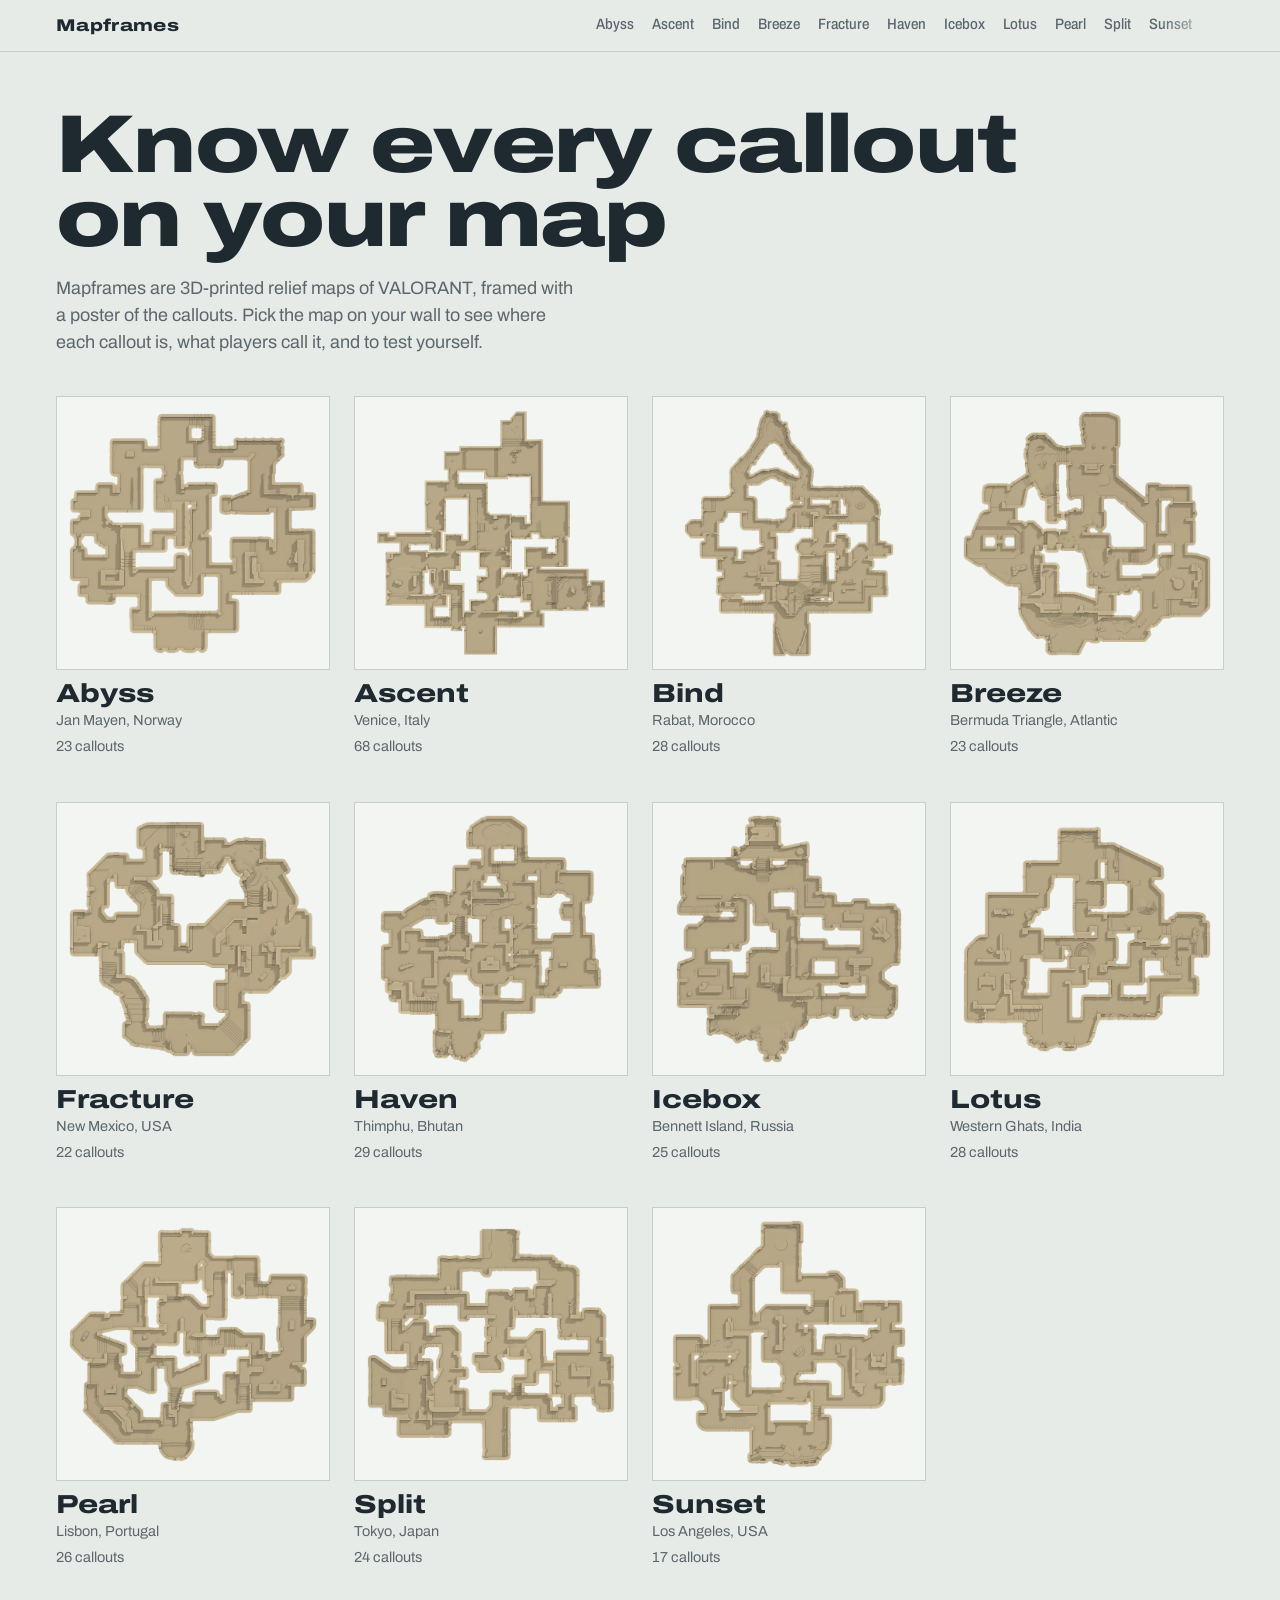
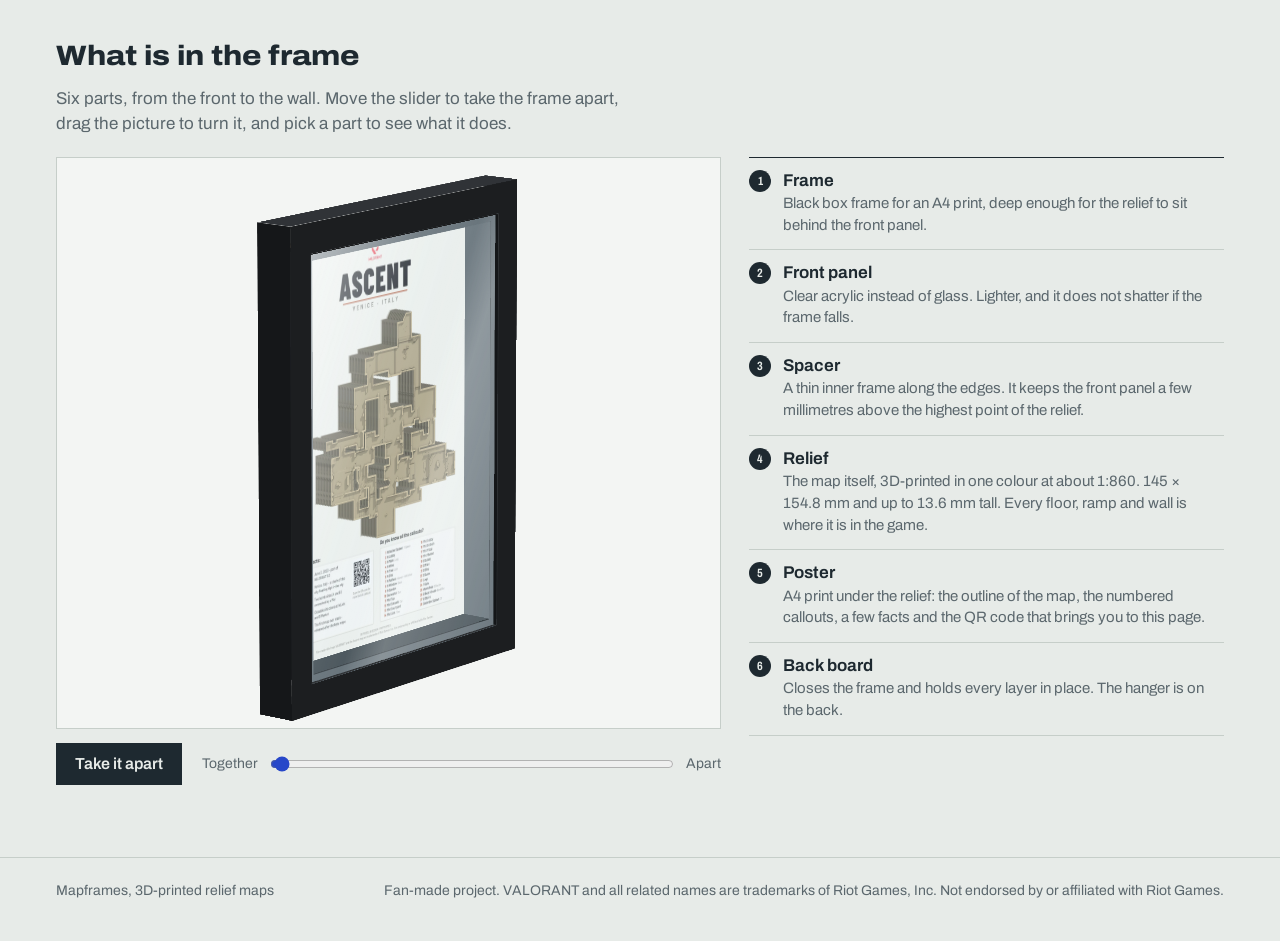
==== commit 2dceb0b9: "Add exploded view of the frame; callout list scrolls inside its panel Co-Authored-By: Claude Opus 5." ====
--- a/index.html
+++ b/index.html
@@ -17,7 +17,25 @@
   <p>Mapframes are 3D-printed relief maps of VALORANT, framed with a poster of the callouts. Pick the map on your wall to see where each callout is, what players call it, and to test yourself.</p>
 </div>
 <section class="wrap" aria-label="Maps"><div class="tiles home-tiles"><a class="tile" href="abyss/"><span class="im"><img src="assets/abyss-thumb.webp" alt="" loading="lazy"></span><b>Abyss</b><span>Jan Mayen, Norway</span><span>23 callouts</span></a><a class="tile" href="ascent/"><span class="im"><img src="assets/ascent-thumb.webp" alt="" loading="lazy"></span><b>Ascent</b><span>Venice, Italy</span><span>68 callouts</span></a><a class="tile" href="bind/"><span class="im"><img src="assets/bind-thumb.webp" alt="" loading="lazy"></span><b>Bind</b><span>Rabat, Morocco</span><span>28 callouts</span></a><a class="tile" href="breeze/"><span class="im"><img src="assets/breeze-thumb.webp" alt="" loading="lazy"></span><b>Breeze</b><span>Bermuda Triangle, Atlantic</span><span>23 callouts</span></a><a class="tile" href="fracture/"><span class="im"><img src="assets/fracture-thumb.webp" alt="" loading="lazy"></span><b>Fracture</b><span>New Mexico, USA</span><span>22 callouts</span></a><a class="tile" href="haven/"><span class="im"><img src="assets/haven-thumb.webp" alt="" loading="lazy"></span><b>Haven</b><span>Thimphu, Bhutan</span><span>29 callouts</span></a><a class="tile" href="icebox/"><span class="im"><img src="assets/icebox-thumb.webp" alt="" loading="lazy"></span><b>Icebox</b><span>Bennett Island, Russia</span><span>25 callouts</span></a><a class="tile" href="lotus/"><span class="im"><img src="assets/lotus-thumb.webp" alt="" loading="lazy"></span><b>Lotus</b><span>Western Ghats, India</span><span>28 callouts</span></a><a class="tile" href="pearl/"><span class="im"><img src="assets/pearl-thumb.webp" alt="" loading="lazy"></span><b>Pearl</b><span>Lisbon, Portugal</span><span>26 callouts</span></a><a class="tile" href="split/"><span class="im"><img src="assets/split-thumb.webp" alt="" loading="lazy"></span><b>Split</b><span>Tokyo, Japan</span><span>24 callouts</span></a><a class="tile" href="sunset/"><span class="im"><img src="assets/sunset-thumb.webp" alt="" loading="lazy"></span><b>Sunset</b><span>Los Angeles, USA</span><span>17 callouts</span></a></div></section>
+<section class="xv wrap" id="parts" aria-labelledby="xv-h">
+  <h2 id="xv-h">What is in the frame</h2>
+  <p class="xv-lead">Six parts, from the front to the wall. Move the slider to take the frame apart, drag the picture to turn it, and pick a part to see what it does.</p>
+  <div class="xv-box">
+    <div class="xv-col">
+      <div class="xv-view" id="xv" role="img" aria-label="Exploded view of the framed Ascent relief">
+        <div class="xv-stage" id="xv-stage"><div class="xl" data-part="back" style="--z:0;--dz:0"><i class="f bk sx" style="--x:20;--y:20;--w:214;--h:3;--t:rotateX(-90deg)"></i><i class="f bk sx lo" style="--x:20;--y:321;--w:214;--h:3;--t:rotateX(-90deg)"></i><i class="f bk sy" style="--x:20;--y:20;--w:3;--h:301;--t:rotateY(90deg)"></i><i class="f bk sy lo" style="--x:234;--y:20;--w:3;--h:301;--t:rotateY(90deg)"></i><i class="f bk face" style="--x:20;--y:20;--w:214;--h:301"></i><b class="an" style="--x:127;--y:20"></b></div><div class="xl" data-part="poster" style="--z:3.2;--dz:50"><i class="f po" style="--x:22;--y:22;--w:210;--h:297"><img src="assets/ascent-poster.webp" alt="" loading="lazy" decoding="async"></i><b class="an" style="--x:127;--y:319"></b></div><div class="xl" data-part="relief" style="--z:3.4;--dz:120"><img class="rl" src="assets/ascent-thumb.webp" alt="" style="--x:53.00;--y:79.00;--w:148;--h:158;--zz:0.00" loading="lazy" decoding="async"><img class="rl" src="assets/ascent-thumb.webp" alt="" style="--x:53.00;--y:79.00;--w:148;--h:158;--zz:1.36" loading="lazy" decoding="async"><img class="rl" src="assets/ascent-thumb.webp" alt="" style="--x:53.00;--y:79.00;--w:148;--h:158;--zz:2.72" loading="lazy" decoding="async"><img class="rl" src="assets/ascent-thumb.webp" alt="" style="--x:53.00;--y:79.00;--w:148;--h:158;--zz:4.08" loading="lazy" decoding="async"><img class="rl" src="assets/ascent-thumb.webp" alt="" style="--x:53.00;--y:79.00;--w:148;--h:158;--zz:5.44" loading="lazy" decoding="async"><img class="rl" src="assets/ascent-thumb.webp" alt="" style="--x:53.00;--y:79.00;--w:148;--h:158;--zz:6.80" loading="lazy" decoding="async"><img class="rl" src="assets/ascent-thumb.webp" alt="" style="--x:53.00;--y:79.00;--w:148;--h:158;--zz:8.16" loading="lazy" decoding="async"><img class="rl" src="assets/ascent-thumb.webp" alt="" style="--x:53.00;--y:79.00;--w:148;--h:158;--zz:9.52" loading="lazy" decoding="async"><img class="rl" src="assets/ascent-thumb.webp" alt="" style="--x:53.00;--y:79.00;--w:148;--h:158;--zz:10.88" loading="lazy" decoding="async"><img class="rl" src="assets/ascent-thumb.webp" alt="" style="--x:53.00;--y:79.00;--w:148;--h:158;--zz:12.24" loading="lazy" decoding="async"><img class="rl top" src="assets/ascent-relief.webp" alt="" style="--x:53.00;--y:79.00;--w:148;--h:158;--zz:13.60" loading="lazy" decoding="async"><b class="an" style="--x:127;--y:85.32"></b></div><div class="xl" data-part="spacer" style="--z:26.5;--dz:200"><i class="f sp ring" style="--x:22;--y:22;--w:210;--h:297;--b:5"></i><i class="f sp sx" style="--x:22;--y:22;--w:210;--h:23.1;--t:rotateX(-90deg)"></i><i class="f sp sx lo" style="--x:22;--y:319;--w:210;--h:23.1;--t:rotateX(-90deg)"></i><i class="f sp sy" style="--x:22;--y:22;--w:23.1;--h:297;--t:rotateY(90deg)"></i><i class="f sp sy lo" style="--x:232;--y:22;--w:23.1;--h:297;--t:rotateY(90deg)"></i><i class="f sp in sx" style="--x:27;--y:27;--w:200;--h:23.1;--t:rotateX(-90deg)"></i><i class="f sp in sx lo" style="--x:27;--y:314;--w:200;--h:23.1;--t:rotateX(-90deg)"></i><i class="f sp in sy" style="--x:27;--y:27;--w:23.1;--h:287;--t:rotateY(90deg)"></i><i class="f sp in sy lo" style="--x:227;--y:27;--w:23.1;--h:287;--t:rotateY(90deg)"></i><b class="an" style="--x:127;--y:316.5"></b></div><div class="xl" data-part="front" style="--z:26.6;--dz:255"><i class="f pa" style="--x:20;--y:20;--w:214;--h:301"></i><b class="an" style="--x:127;--y:20"></b></div><div class="xl" data-part="frame" style="--z:28.5;--dz:310"><i class="f fr ring" style="--x:0;--y:0;--w:254;--h:341;--b:22"></i><i class="f fr sx" style="--x:0;--y:0;--w:254;--h:28.5;--t:rotateX(-90deg)"></i><i class="f fr sx lo" style="--x:0;--y:341;--w:254;--h:28.5;--t:rotateX(-90deg)"></i><i class="f fr sy" style="--x:0;--y:0;--w:28.5;--h:341;--t:rotateY(90deg)"></i><i class="f fr sy lo" style="--x:254;--y:0;--w:28.5;--h:341;--t:rotateY(90deg)"></i><i class="f fr in sx" style="--x:22;--y:22;--w:210;--h:28.5;--t:rotateX(-90deg)"></i><i class="f fr in sx lo" style="--x:22;--y:319;--w:210;--h:28.5;--t:rotateX(-90deg)"></i><i class="f fr in sy" style="--x:22;--y:22;--w:28.5;--h:297;--t:rotateY(90deg)"></i><i class="f fr in sy lo" style="--x:232;--y:22;--w:28.5;--h:297;--t:rotateY(90deg)"></i><b class="an" style="--x:127;--y:337"></b></div></div>
+        <div class="xv-tags"><button class="xt dn" data-part="frame" tabindex="-1" aria-hidden="true"><span class="xtp"><b>1</b><span class="nm">Frame</span></span></button><button class="xt" data-part="front" tabindex="-1" aria-hidden="true"><span class="xtp"><b>2</b><span class="nm">Front panel</span></span></button><button class="xt dn" data-part="spacer" tabindex="-1" aria-hidden="true"><span class="xtp"><b>3</b><span class="nm">Spacer</span></span></button><button class="xt" data-part="relief" tabindex="-1" aria-hidden="true"><span class="xtp"><b>4</b><span class="nm">Relief</span></span></button><button class="xt dn" data-part="poster" tabindex="-1" aria-hidden="true"><span class="xtp"><b>5</b><span class="nm">Poster</span></span></button><button class="xt" data-part="back" tabindex="-1" aria-hidden="true"><span class="xtp"><b>6</b><span class="nm">Back board</span></span></button></div>
+      </div>
+      <div class="xv-ctl">
+        <button class="btn" id="xv-go" type="button">Take it apart</button>
+        <label class="xv-range"><span>Together</span><input id="xv-e" type="range" min="0" max="100" value="0" aria-label="How far apart the parts are"><span>Apart</span></label>
+      </div>
+    </div>
+    <ol class="xv-legend" id="xv-legend"><li><button data-part="frame" aria-pressed="false"><b>1</b><span><strong>Frame</strong><span>Black box frame for an A4 print, deep enough for the relief to sit behind the front panel.</span></span></button></li><li><button data-part="front" aria-pressed="false"><b>2</b><span><strong>Front panel</strong><span>Clear acrylic instead of glass. Lighter, and it does not shatter if the frame falls.</span></span></button></li><li><button data-part="spacer" aria-pressed="false"><b>3</b><span><strong>Spacer</strong><span>A thin inner frame along the edges. It keeps the front panel a few millimetres above the highest point of the relief.</span></span></button></li><li><button data-part="relief" aria-pressed="false"><b>4</b><span><strong>Relief</strong><span>The map itself, 3D-printed in one colour at about 1:860. 145 × 154.8 mm and up to 13.6 mm tall. Every floor, ramp and wall is where it is in the game.</span></span></button></li><li><button data-part="poster" aria-pressed="false"><b>5</b><span><strong>Poster</strong><span>A4 print under the relief: the outline of the map, the numbered callouts, a few facts and the QR code that brings you to this page.</span></span></button></li><li><button data-part="back" aria-pressed="false"><b>6</b><span><strong>Back board</strong><span>Closes the frame and holds every layer in place. The hanger is on the back.</span></span></button></li></ol>
+  </div>
+</section>
 </main>
 <footer><div class="wrap"><span>Mapframes, 3D-printed relief maps</span><span>Fan-made project. VALORANT and all related names are trademarks of Riot Games, Inc. Not endorsed by or affiliated with Riot Games.</span></div></footer>
+<script src="assets/xv.js"></script>
 </body>
 </html>
--- a/assets/site.css
+++ b/assets/site.css
@@ -6,12 +6,12 @@
   --film:#e7ebe8; --sheet:#f3f5f3; --ink:#1e2930; --graphite:#5b676d; --rule:#c6cec9;
   --survey:#2747c9; --survey-ink:#ffffff; --survey-soft:#dfe5fb;
   --hit:#1d7a52; --miss:#b33a26;
-  --bar:52px; --wrap:1200px;
+  --bar:52px; --wrap:1200px; --grid-minor:rgba(30,41,48,.07); --grid-major:rgba(30,41,48,.16); --cast:rgba(30,41,48,.28);
   color-scheme:light;
 }
 @media (prefers-color-scheme:dark){
   :root{--film:#131b20; --sheet:#1a242a; --ink:#e4e9e6; --graphite:#97a3a8; --rule:#2c3a41;
-    --survey:#8ea2ff; --survey-ink:#0f1730; --survey-soft:#1f2b52; --hit:#5ccf98; --miss:#ff8a73; color-scheme:dark}
+    --survey:#8ea2ff; --survey-ink:#0f1730; --survey-soft:#1f2b52; --hit:#5ccf98; --miss:#ff8a73; --grid-minor:rgba(228,233,230,.06); --grid-major:rgba(228,233,230,.13); --cast:rgba(0,0,0,.55); color-scheme:dark}
 }
 *{box-sizing:border-box}
 html{-webkit-text-size-adjust:100%}
@@ -40,9 +40,16 @@
 
 /* board: sheet with the relief + panel */
 .board{display:grid;grid-template-columns:minmax(0,7fr) minmax(0,5fr);gap:28px;align-items:start}
-.sheet{position:sticky;top:calc(var(--bar) + 12px);margin:0;background:var(--sheet);border:1px solid var(--rule);padding:18px}
+.sheet{position:sticky;top:calc(var(--bar) + 12px);margin:0;background:var(--sheet);border:1px solid var(--rule);padding:34px 18px 18px;overflow:hidden;isolation:isolate}
+/* drafting film under the relief: a 1 cm grid at the true scale of the print */
+.grid{position:absolute;z-index:-1;pointer-events:none}
+.g-minor{fill:none;stroke:var(--grid-minor);stroke-width:.12}
+.g-major{fill:none;stroke:var(--grid-major);stroke-width:.22}
+.side{position:absolute;left:0;right:0;text-align:center;font-stretch:75%;font-weight:600;font-size:13px;line-height:1;color:var(--graphite);letter-spacing:.01em}
+.side.top{top:12px}
+.side.bot{display:none}
 .map{--mh:calc(100vh - var(--bar) - 110px);position:relative;margin:0 auto;aspect-ratio:var(--ar);width:min(100%,calc(var(--mh) * var(--r)))}
-.map img{display:block;width:100%;height:100%}
+.map img{display:block;width:100%;height:100%;filter:drop-shadow(5px 7px 6px var(--cast)) drop-shadow(1px 1px 1px var(--cast))}
 .mk{position:absolute;transform:translate(-50%,-50%);width:22px;height:22px;padding:0;border-radius:50%;border:2px solid var(--sheet);background:var(--survey);color:var(--survey-ink);font:700 11px/1 "Archivo",sans-serif;font-stretch:75%;cursor:pointer;display:grid;place-items:center}
 .mk.x{width:12px;height:12px;background:var(--sheet);border:2.5px solid var(--ink)}
 .mk.dim{opacity:.2}
@@ -58,6 +65,8 @@
 .key i{display:inline-block;width:12px;height:12px;border-radius:50%;background:var(--survey);margin-right:7px;vertical-align:-1px}
 .key i.x{width:10px;height:10px;background:transparent;border:2px solid var(--ink)}
 .key .orient{flex-basis:100%}
+.scale{display:inline-flex;align-items:center;gap:8px}
+.scale b{display:inline-block;height:6px;border:1.5px solid var(--ink);border-top:0;min-width:8px}
 
 /* load moment: markers are placed one after another, once */
 @media (prefers-reduced-motion:no-preference){
@@ -75,9 +84,12 @@
 .filters button{font:500 15px/1 "Archivo",sans-serif;padding:6px 0;border:0;border-bottom:2px solid transparent;background:none;color:var(--graphite);cursor:pointer}
 .filters button[aria-pressed="true"]{color:var(--ink);border-bottom-color:var(--survey)}
 .count{font-size:14px;color:var(--graphite);margin:8px 0 0}
-.list{margin-top:6px}
-.grp{font-stretch:75%;font-weight:700;font-size:15px;color:var(--graphite);margin:20px 0 0;padding-bottom:6px;border-bottom:1px solid var(--ink)}
-.row{display:grid;grid-template-columns:34px 1fr;gap:12px;padding:12px 4px 12px 0;border-bottom:1px solid var(--rule);cursor:pointer;scroll-margin-top:calc(var(--bar) + 16px)}
+/* the panel stays next to the relief and the callouts scroll inside it, so the page itself is short */
+.panel{position:sticky;top:calc(var(--bar) + 12px);height:calc(100vh - var(--bar) - 24px);height:calc(100dvh - var(--bar) - 24px);min-height:460px;display:flex;flex-direction:column}
+#explore:not([hidden]){display:flex;flex-direction:column;flex:1;min-height:0}
+.list{position:relative;flex:1;min-height:0;overflow-y:auto;overscroll-behavior-y:contain;margin:8px -10px 0;padding:0 10px 28px;border-top:1px solid var(--rule);scrollbar-width:thin;scrollbar-color:var(--rule) transparent;-webkit-mask-image:linear-gradient(#000 calc(100% - 26px),transparent);mask-image:linear-gradient(#000 calc(100% - 26px),transparent)}
+.grp{position:sticky;top:0;z-index:2;background:var(--film);font-stretch:75%;font-weight:700;font-size:15px;color:var(--graphite);margin:0;padding:16px 0 6px;border-bottom:1px solid var(--ink)}
+.row{display:grid;grid-template-columns:34px 1fr;gap:12px;padding:12px 4px 12px 0;border-bottom:1px solid var(--rule);cursor:pointer}
 .row:hover .nm{text-decoration:underline;text-decoration-thickness:1px;text-underline-offset:3px}
 .row.sel{background:var(--survey-soft);margin:0 -10px;padding-left:10px;padding-right:10px;grid-template-columns:34px 1fr}
 .num{width:26px;height:26px;border-radius:50%;display:grid;place-items:center;font:700 13px/1 "Archivo",sans-serif;font-stretch:75%;background:var(--survey);color:var(--survey-ink);margin-top:1px}
@@ -144,16 +156,77 @@
   .lead{font-size:15px}
   .board{grid-template-columns:1fr;gap:0}
   .sheet{top:var(--bar);z-index:20;margin:0 -16px;padding:8px 10px;border-left:0;border-right:0}
+  .side{display:none}
+  .map img{filter:drop-shadow(3px 4px 3px var(--cast))}
   .map{--mh:44vh}
   .key{margin-top:6px;font-size:12.5px;justify-content:center;gap:4px 14px}
   .key .orient{display:none}
+  .scale b{height:5px}
   .mk{width:18px;height:18px;font-size:9.5px;border-width:1.5px}
   .mk.x{width:10px;height:10px;border-width:2px}
   .mk.sel{width:26px;height:26px;font-size:12px}
-  .panel{padding-top:14px}
-  .row{scroll-margin-top:calc(var(--bar) + 44vh + 72px)}
+  .panel{position:static;height:auto;min-height:0;padding-top:14px}
+  .list{flex:none;height:calc(100svh - var(--bar) - var(--sh,50vh) - 4px);min-height:280px;overscroll-behavior-y:auto}
   .about,.more{margin-top:48px}
   .tiles,.home-tiles{grid-template-columns:repeat(2,minmax(0,1fr));gap:24px 14px}
   .home-tiles .tile b,.tile b{font-size:19px}
   .intro{padding-top:32px}
 }
+
+/* what is in the frame: exploded view */
+.xv{margin-top:72px}
+.xv-lead{margin:0 0 20px;color:var(--graphite);max-width:60ch}
+.xv-box{display:grid;grid-template-columns:minmax(0,7fr) minmax(0,5fr);gap:28px;align-items:start}
+.xv-view{--u:1px;--e:0;position:relative;aspect-ratio:10/8.6;background:var(--sheet);border:1px solid var(--rule);overflow:hidden;perspective:calc(3600 * var(--u));perspective-origin:50% 50%;touch-action:pan-y;cursor:grab;user-select:none;-webkit-user-select:none}
+.xv-view:active{cursor:grabbing}
+.xv-stage{--rx:-12deg;--ry:52deg;position:absolute;left:50%;top:50%;width:calc(254 * var(--u));height:calc(341 * var(--u));margin:calc(-170.5 * var(--u)) 0 0 calc(-127 * var(--u));transform-style:preserve-3d;
+  transform:rotateX(var(--rx)) rotateY(var(--ry)) translateZ(calc((28.5 + var(--e) * 310) * -.5 * var(--u)))}
+.xl{position:absolute;inset:0;transform-style:preserve-3d;transform:translateZ(calc((var(--z) + var(--e) * var(--dz)) * var(--u)));pointer-events:none}
+.xl .f,.xl .rl,.xl .an{position:absolute;left:calc(var(--x) * var(--u));top:calc(var(--y) * var(--u));width:calc(var(--w) * var(--u));height:calc(var(--h) * var(--u));transform-origin:0 0;transform:var(--t,none);transition:opacity .25s}
+.xl .an{width:1px;height:1px}
+.xl .rl{transform:translateZ(calc(var(--zz) * var(--u)));filter:brightness(.58) saturate(.85)}
+.xl .rl.top{filter:none}
+.xl .ring{border:calc(var(--b) * var(--u)) solid}
+/* frame: matte black, faces shaded by which way they point */
+.fr.ring{border-color:#1c1e20;box-shadow:inset 0 0 0 1px rgba(255,255,255,.05)}
+.fr.sx{background:#303337}.fr.sx.lo{background:#0b0c0d}.fr.sy{background:#151719}.fr.sy.lo{background:#25282b}
+.fr.in.sx{background:#0b0c0d}.fr.in.sx.lo{background:#2b2e31}.fr.in.sy{background:#202326}.fr.in.sy.lo{background:#141618}
+/* spacer */
+.sp.ring{border-color:#5d6469}
+.sp.sx{background:#737a80}.sp.sx.lo{background:#3c4246}.sp.sy{background:#4c5257}.sp.sy.lo{background:#666d72}
+/* front panel */
+.pa.f{background:linear-gradient(118deg,rgba(255,255,255,.55),rgba(255,255,255,.08) 34%,rgba(255,255,255,0) 52%,rgba(255,255,255,.22) 64%,rgba(255,255,255,.04));border:1.5px solid rgba(120,150,170,.75);background-color:rgba(170,205,225,.16)}
+/* poster + back board */
+.po.f{background:#f6f4ef;box-shadow:0 0 0 .5px rgba(0,0,0,.25)}
+.po.f img{display:block;width:100%;height:100%}
+.bk.face{background:#a48d70;background-image:repeating-linear-gradient(90deg,rgba(0,0,0,.035) 0 2px,transparent 2px 7px)}
+.bk.sx{background:#b39c7f}.bk.sx.lo{background:#6e5c47}.bk.sy{background:#8a7459}.bk.sy.lo{background:#97815f}
+/* focusing one part fades the others */
+.xv-view[data-focus] .xl:not(.on) .f,.xv-view[data-focus] .xl:not(.on) .rl{opacity:.13}
+.xv-tags{position:absolute;inset:0;pointer-events:none}
+.xt{position:absolute;left:0;top:0;width:0;height:0;padding:0;margin:0;border:0;background:none;color:var(--ink);font:600 14px/1 "Archivo",sans-serif;font-stretch:87%;white-space:nowrap;cursor:pointer;opacity:0;will-change:transform}
+.xt::before{content:"";position:absolute;left:-3px;top:-3px;width:6px;height:6px;border-radius:50%;background:var(--ink);box-shadow:0 0 0 1.5px var(--sheet)}
+.xt::after{content:"";position:absolute;left:-.5px;top:-18px;width:1px;height:16px;background:var(--ink)}
+.xtp{position:absolute;left:0;bottom:18px;translate:-50% 0;display:flex;align-items:center;gap:6px;padding:3px 9px 3px 3px;background:var(--sheet);border:1px solid var(--ink);border-radius:20px}
+.xt.dn::after{top:2px}
+.xt.dn .xtp{bottom:auto;top:18px}
+.xt.on .xtp{border-color:var(--survey)}
+.xt b,.xv-legend b{flex:none;width:22px;height:22px;border-radius:50%;display:grid;place-items:center;background:var(--ink);color:var(--film);font:700 12px/1 "Archivo",sans-serif;font-stretch:75%}
+.xt b{width:20px;height:20px}
+.xt.on b{background:var(--survey);color:var(--survey-ink)}
+.xv-ctl{display:flex;flex-wrap:wrap;align-items:center;gap:12px 20px;margin-top:14px}
+.xv-range{display:flex;align-items:center;gap:10px;font-size:14px;color:var(--graphite);flex:1;min-width:220px}
+.xv-range input{flex:1;accent-color:var(--survey)}
+.xv-legend{list-style:none;margin:0;padding:0;border-top:1px solid var(--ink)}
+.xv-legend button{display:grid;grid-template-columns:22px 1fr;gap:12px;width:100%;text-align:left;padding:12px 8px 13px 0;border:0;border-bottom:1px solid var(--rule);background:none;color:var(--ink);font:inherit;cursor:pointer}
+.xv-legend button.on,.xv-legend button[aria-pressed="true"]{background:var(--survey-soft);padding-left:8px;grid-template-columns:22px 1fr}
+.xv-legend button.on b,.xv-legend button[aria-pressed="true"] b{background:var(--survey);color:var(--survey-ink)}
+.xv-legend strong{display:block;font-size:17px;font-weight:650;line-height:1.25}
+.xv-legend span span{display:block;margin-top:2px;font-size:15px;color:var(--graphite);line-height:1.45}
+@media (max-width:900px){
+  .xv{margin-top:48px}
+  .xv-box{grid-template-columns:1fr;gap:16px}
+  .xv-view{aspect-ratio:1/1.02;margin:0 -16px;border-left:0;border-right:0}
+  .xt .nm{display:none}
+  .xtp{padding:2px}
+}
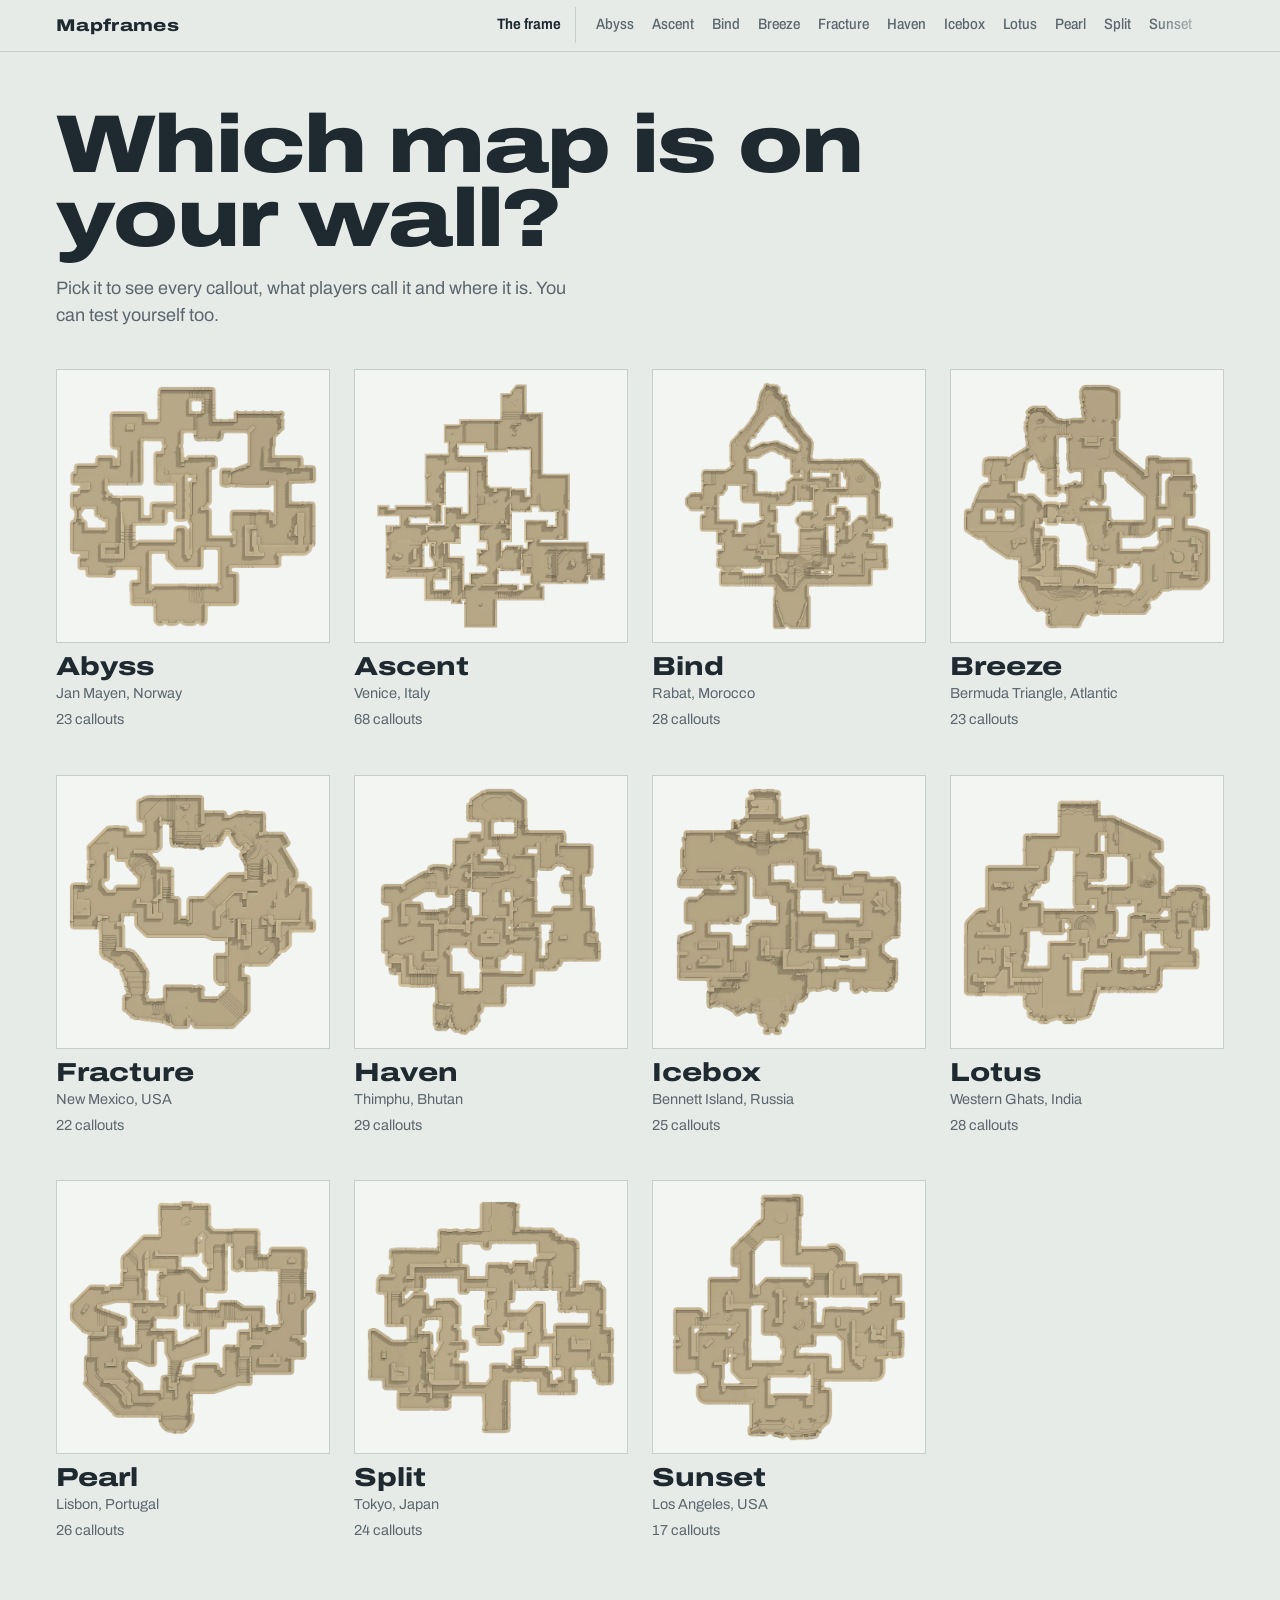
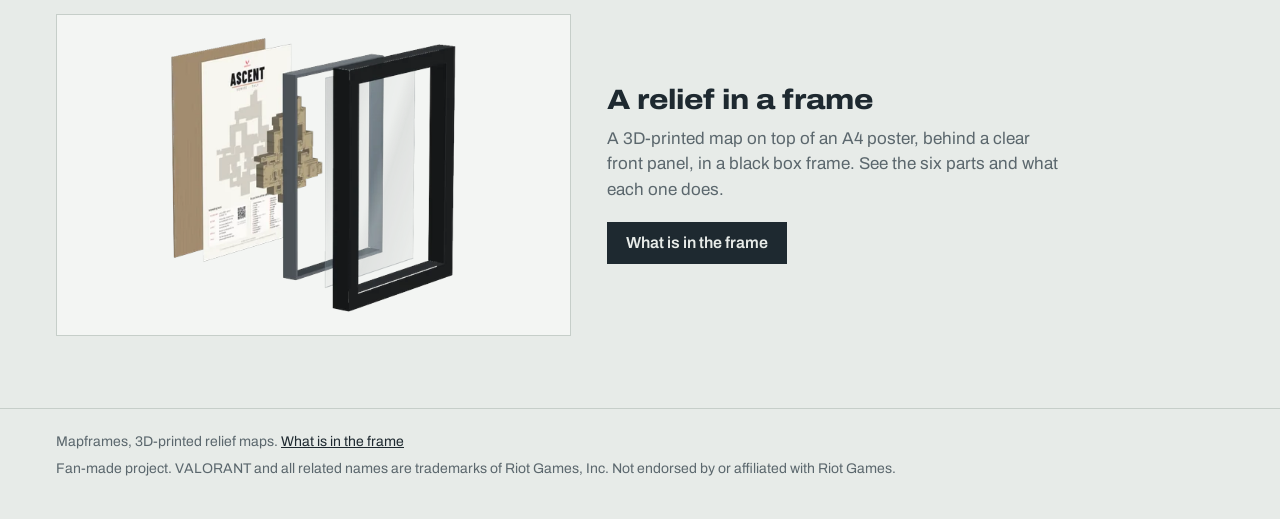
==== commit 314773c1: "Home is a map picker; the frame gets its own page with a map switcher Co-Authored-By: Claude Sonnet " ====
--- a/index.html
+++ b/index.html
@@ -10,32 +10,22 @@
 <link rel="preload" href="assets/archivo.woff2" as="font" type="font/woff2" crossorigin>
 <link rel="stylesheet" href="assets/site.css">
 </head>
-<body><header class="bar"><div class="wrap"><a class="brand" href="./">Mapframes</a><nav class="maplinks" aria-label="Maps"><a href="abyss/">Abyss</a><a href="ascent/">Ascent</a><a href="bind/">Bind</a><a href="breeze/">Breeze</a><a href="fracture/">Fracture</a><a href="haven/">Haven</a><a href="icebox/">Icebox</a><a href="lotus/">Lotus</a><a href="pearl/">Pearl</a><a href="split/">Split</a><a href="sunset/">Sunset</a></nav></div></header>
+<body><header class="bar"><div class="wrap"><a class="brand" href="./">Mapframes</a><nav class="maplinks" aria-label="Maps"><a class="framelink" href="frame/">The frame</a><a href="abyss/">Abyss</a><a href="ascent/">Ascent</a><a href="bind/">Bind</a><a href="breeze/">Breeze</a><a href="fracture/">Fracture</a><a href="haven/">Haven</a><a href="icebox/">Icebox</a><a href="lotus/">Lotus</a><a href="pearl/">Pearl</a><a href="split/">Split</a><a href="sunset/">Sunset</a></nav></div></header>
 <main>
 <div class="intro">
-  <h1>Know every callout on your map</h1>
-  <p>Mapframes are 3D-printed relief maps of VALORANT, framed with a poster of the callouts. Pick the map on your wall to see where each callout is, what players call it, and to test yourself.</p>
+  <h1>Which map is on your wall?</h1>
+  <p>Pick it to see every callout, what players call it and where it is. You can test yourself too.</p>
 </div>
 <section class="wrap" aria-label="Maps"><div class="tiles home-tiles"><a class="tile" href="abyss/"><span class="im"><img src="assets/abyss-thumb.webp" alt="" loading="lazy"></span><b>Abyss</b><span>Jan Mayen, Norway</span><span>23 callouts</span></a><a class="tile" href="ascent/"><span class="im"><img src="assets/ascent-thumb.webp" alt="" loading="lazy"></span><b>Ascent</b><span>Venice, Italy</span><span>68 callouts</span></a><a class="tile" href="bind/"><span class="im"><img src="assets/bind-thumb.webp" alt="" loading="lazy"></span><b>Bind</b><span>Rabat, Morocco</span><span>28 callouts</span></a><a class="tile" href="breeze/"><span class="im"><img src="assets/breeze-thumb.webp" alt="" loading="lazy"></span><b>Breeze</b><span>Bermuda Triangle, Atlantic</span><span>23 callouts</span></a><a class="tile" href="fracture/"><span class="im"><img src="assets/fracture-thumb.webp" alt="" loading="lazy"></span><b>Fracture</b><span>New Mexico, USA</span><span>22 callouts</span></a><a class="tile" href="haven/"><span class="im"><img src="assets/haven-thumb.webp" alt="" loading="lazy"></span><b>Haven</b><span>Thimphu, Bhutan</span><span>29 callouts</span></a><a class="tile" href="icebox/"><span class="im"><img src="assets/icebox-thumb.webp" alt="" loading="lazy"></span><b>Icebox</b><span>Bennett Island, Russia</span><span>25 callouts</span></a><a class="tile" href="lotus/"><span class="im"><img src="assets/lotus-thumb.webp" alt="" loading="lazy"></span><b>Lotus</b><span>Western Ghats, India</span><span>28 callouts</span></a><a class="tile" href="pearl/"><span class="im"><img src="assets/pearl-thumb.webp" alt="" loading="lazy"></span><b>Pearl</b><span>Lisbon, Portugal</span><span>26 callouts</span></a><a class="tile" href="split/"><span class="im"><img src="assets/split-thumb.webp" alt="" loading="lazy"></span><b>Split</b><span>Tokyo, Japan</span><span>24 callouts</span></a><a class="tile" href="sunset/"><span class="im"><img src="assets/sunset-thumb.webp" alt="" loading="lazy"></span><b>Sunset</b><span>Los Angeles, USA</span><span>17 callouts</span></a></div></section>
-<section class="xv wrap" id="parts" aria-labelledby="xv-h">
-  <h2 id="xv-h">What is in the frame</h2>
-  <p class="xv-lead">Six parts, from the front to the wall. Move the slider to take the frame apart, drag the picture to turn it, and pick a part to see what it does.</p>
-  <div class="xv-box">
-    <div class="xv-col">
-      <div class="xv-view" id="xv" role="img" aria-label="Exploded view of the framed Ascent relief">
-        <div class="xv-stage" id="xv-stage"><div class="xl" data-part="back" style="--z:0;--dz:0"><i class="f bk sx" style="--x:20;--y:20;--w:214;--h:3;--t:rotateX(-90deg)"></i><i class="f bk sx lo" style="--x:20;--y:321;--w:214;--h:3;--t:rotateX(-90deg)"></i><i class="f bk sy" style="--x:20;--y:20;--w:3;--h:301;--t:rotateY(90deg)"></i><i class="f bk sy lo" style="--x:234;--y:20;--w:3;--h:301;--t:rotateY(90deg)"></i><i class="f bk face" style="--x:20;--y:20;--w:214;--h:301"></i><b class="an" style="--x:127;--y:20"></b></div><div class="xl" data-part="poster" style="--z:3.2;--dz:50"><i class="f po" style="--x:22;--y:22;--w:210;--h:297"><img src="assets/ascent-poster.webp" alt="" loading="lazy" decoding="async"></i><b class="an" style="--x:127;--y:319"></b></div><div class="xl" data-part="relief" style="--z:3.4;--dz:120"><img class="rl" src="assets/ascent-thumb.webp" alt="" style="--x:53.00;--y:79.00;--w:148;--h:158;--zz:0.00" loading="lazy" decoding="async"><img class="rl" src="assets/ascent-thumb.webp" alt="" style="--x:53.00;--y:79.00;--w:148;--h:158;--zz:1.36" loading="lazy" decoding="async"><img class="rl" src="assets/ascent-thumb.webp" alt="" style="--x:53.00;--y:79.00;--w:148;--h:158;--zz:2.72" loading="lazy" decoding="async"><img class="rl" src="assets/ascent-thumb.webp" alt="" style="--x:53.00;--y:79.00;--w:148;--h:158;--zz:4.08" loading="lazy" decoding="async"><img class="rl" src="assets/ascent-thumb.webp" alt="" style="--x:53.00;--y:79.00;--w:148;--h:158;--zz:5.44" loading="lazy" decoding="async"><img class="rl" src="assets/ascent-thumb.webp" alt="" style="--x:53.00;--y:79.00;--w:148;--h:158;--zz:6.80" loading="lazy" decoding="async"><img class="rl" src="assets/ascent-thumb.webp" alt="" style="--x:53.00;--y:79.00;--w:148;--h:158;--zz:8.16" loading="lazy" decoding="async"><img class="rl" src="assets/ascent-thumb.webp" alt="" style="--x:53.00;--y:79.00;--w:148;--h:158;--zz:9.52" loading="lazy" decoding="async"><img class="rl" src="assets/ascent-thumb.webp" alt="" style="--x:53.00;--y:79.00;--w:148;--h:158;--zz:10.88" loading="lazy" decoding="async"><img class="rl" src="assets/ascent-thumb.webp" alt="" style="--x:53.00;--y:79.00;--w:148;--h:158;--zz:12.24" loading="lazy" decoding="async"><img class="rl top" src="assets/ascent-relief.webp" alt="" style="--x:53.00;--y:79.00;--w:148;--h:158;--zz:13.60" loading="lazy" decoding="async"><b class="an" style="--x:127;--y:85.32"></b></div><div class="xl" data-part="spacer" style="--z:26.5;--dz:200"><i class="f sp ring" style="--x:22;--y:22;--w:210;--h:297;--b:5"></i><i class="f sp sx" style="--x:22;--y:22;--w:210;--h:23.1;--t:rotateX(-90deg)"></i><i class="f sp sx lo" style="--x:22;--y:319;--w:210;--h:23.1;--t:rotateX(-90deg)"></i><i class="f sp sy" style="--x:22;--y:22;--w:23.1;--h:297;--t:rotateY(90deg)"></i><i class="f sp sy lo" style="--x:232;--y:22;--w:23.1;--h:297;--t:rotateY(90deg)"></i><i class="f sp in sx" style="--x:27;--y:27;--w:200;--h:23.1;--t:rotateX(-90deg)"></i><i class="f sp in sx lo" style="--x:27;--y:314;--w:200;--h:23.1;--t:rotateX(-90deg)"></i><i class="f sp in sy" style="--x:27;--y:27;--w:23.1;--h:287;--t:rotateY(90deg)"></i><i class="f sp in sy lo" style="--x:227;--y:27;--w:23.1;--h:287;--t:rotateY(90deg)"></i><b class="an" style="--x:127;--y:316.5"></b></div><div class="xl" data-part="front" style="--z:26.6;--dz:255"><i class="f pa" style="--x:20;--y:20;--w:214;--h:301"></i><b class="an" style="--x:127;--y:20"></b></div><div class="xl" data-part="frame" style="--z:28.5;--dz:310"><i class="f fr ring" style="--x:0;--y:0;--w:254;--h:341;--b:22"></i><i class="f fr sx" style="--x:0;--y:0;--w:254;--h:28.5;--t:rotateX(-90deg)"></i><i class="f fr sx lo" style="--x:0;--y:341;--w:254;--h:28.5;--t:rotateX(-90deg)"></i><i class="f fr sy" style="--x:0;--y:0;--w:28.5;--h:341;--t:rotateY(90deg)"></i><i class="f fr sy lo" style="--x:254;--y:0;--w:28.5;--h:341;--t:rotateY(90deg)"></i><i class="f fr in sx" style="--x:22;--y:22;--w:210;--h:28.5;--t:rotateX(-90deg)"></i><i class="f fr in sx lo" style="--x:22;--y:319;--w:210;--h:28.5;--t:rotateX(-90deg)"></i><i class="f fr in sy" style="--x:22;--y:22;--w:28.5;--h:297;--t:rotateY(90deg)"></i><i class="f fr in sy lo" style="--x:232;--y:22;--w:28.5;--h:297;--t:rotateY(90deg)"></i><b class="an" style="--x:127;--y:337"></b></div></div>
-        <div class="xv-tags"><button class="xt dn" data-part="frame" tabindex="-1" aria-hidden="true"><span class="xtp"><b>1</b><span class="nm">Frame</span></span></button><button class="xt" data-part="front" tabindex="-1" aria-hidden="true"><span class="xtp"><b>2</b><span class="nm">Front panel</span></span></button><button class="xt dn" data-part="spacer" tabindex="-1" aria-hidden="true"><span class="xtp"><b>3</b><span class="nm">Spacer</span></span></button><button class="xt" data-part="relief" tabindex="-1" aria-hidden="true"><span class="xtp"><b>4</b><span class="nm">Relief</span></span></button><button class="xt dn" data-part="poster" tabindex="-1" aria-hidden="true"><span class="xtp"><b>5</b><span class="nm">Poster</span></span></button><button class="xt" data-part="back" tabindex="-1" aria-hidden="true"><span class="xtp"><b>6</b><span class="nm">Back board</span></span></button></div>
-      </div>
-      <div class="xv-ctl">
-        <button class="btn" id="xv-go" type="button">Take it apart</button>
-        <label class="xv-range"><span>Together</span><input id="xv-e" type="range" min="0" max="100" value="0" aria-label="How far apart the parts are"><span>Apart</span></label>
-      </div>
-    </div>
-    <ol class="xv-legend" id="xv-legend"><li><button data-part="frame" aria-pressed="false"><b>1</b><span><strong>Frame</strong><span>Black box frame for an A4 print, deep enough for the relief to sit behind the front panel.</span></span></button></li><li><button data-part="front" aria-pressed="false"><b>2</b><span><strong>Front panel</strong><span>Clear acrylic instead of glass. Lighter, and it does not shatter if the frame falls.</span></span></button></li><li><button data-part="spacer" aria-pressed="false"><b>3</b><span><strong>Spacer</strong><span>A thin inner frame along the edges. It keeps the front panel a few millimetres above the highest point of the relief.</span></span></button></li><li><button data-part="relief" aria-pressed="false"><b>4</b><span><strong>Relief</strong><span>The map itself, 3D-printed in one colour at about 1:860. 145 × 154.8 mm and up to 13.6 mm tall. Every floor, ramp and wall is where it is in the game.</span></span></button></li><li><button data-part="poster" aria-pressed="false"><b>5</b><span><strong>Poster</strong><span>A4 print under the relief: the outline of the map, the numbered callouts, a few facts and the QR code that brings you to this page.</span></span></button></li><li><button data-part="back" aria-pressed="false"><b>6</b><span><strong>Back board</strong><span>Closes the frame and holds every layer in place. The hanger is on the back.</span></span></button></li></ol>
+<section class="teaser wrap" aria-label="The frame">
+  <a class="teaser-img" href="frame/" tabindex="-1" aria-hidden="true"><img src="assets/frame-teaser.webp" width="640" height="400" alt="" loading="lazy"></a>
+  <div>
+    <h2>A relief in a frame</h2>
+    <p>A 3D-printed map on top of an A4 poster, behind a clear front panel, in a black box frame. See the six parts and what each one does.</p>
+    <a class="btn" href="frame/">What is in the frame</a>
   </div>
 </section>
 </main>
-<footer><div class="wrap"><span>Mapframes, 3D-printed relief maps</span><span>Fan-made project. VALORANT and all related names are trademarks of Riot Games, Inc. Not endorsed by or affiliated with Riot Games.</span></div></footer>
-<script src="assets/xv.js"></script>
+<footer><div class="wrap"><span>Mapframes, 3D-printed relief maps. <a href="frame/">What is in the frame</a></span><span>Fan-made project. VALORANT and all related names are trademarks of Riot Games, Inc. Not endorsed by or affiliated with Riot Games.</span></div></footer>
 </body>
 </html>
--- a/assets/site.css
+++ b/assets/site.css
@@ -85,9 +85,9 @@
 .filters button[aria-pressed="true"]{color:var(--ink);border-bottom-color:var(--survey)}
 .count{font-size:14px;color:var(--graphite);margin:8px 0 0}
 /* the panel stays next to the relief and the callouts scroll inside it, so the page itself is short */
-.panel{position:sticky;top:calc(var(--bar) + 12px);height:calc(100vh - var(--bar) - 24px);height:calc(100dvh - var(--bar) - 24px);min-height:460px;display:flex;flex-direction:column}
+.panel{position:sticky;top:calc(var(--bar) + 12px);height:calc(100vh - var(--bar) - 24px);height:var(--sh,calc(100dvh - var(--bar) - 24px));min-height:460px;display:flex;flex-direction:column}
 #explore:not([hidden]){display:flex;flex-direction:column;flex:1;min-height:0}
-.list{position:relative;flex:1;min-height:0;overflow-y:auto;overscroll-behavior-y:contain;margin:8px -10px 0;padding:0 10px 28px;border-top:1px solid var(--rule);scrollbar-width:thin;scrollbar-color:var(--rule) transparent;-webkit-mask-image:linear-gradient(#000 calc(100% - 26px),transparent);mask-image:linear-gradient(#000 calc(100% - 26px),transparent)}
+.list{position:relative;flex:1;min-height:0;overflow-y:auto;overscroll-behavior-y:contain;margin:2px -10px 0;padding:0 10px 28px;scrollbar-width:thin;scrollbar-color:var(--rule) transparent;-webkit-mask-image:linear-gradient(#000 calc(100% - 26px),transparent);mask-image:linear-gradient(#000 calc(100% - 26px),transparent)}
 .grp{position:sticky;top:0;z-index:2;background:var(--film);font-stretch:75%;font-weight:700;font-size:15px;color:var(--graphite);margin:0;padding:16px 0 6px;border-bottom:1px solid var(--ink)}
 .row{display:grid;grid-template-columns:34px 1fr;gap:12px;padding:12px 4px 12px 0;border-bottom:1px solid var(--rule);cursor:pointer}
 .row:hover .nm{text-decoration:underline;text-decoration-thickness:1px;text-underline-offset:3px}
@@ -125,7 +125,7 @@
 /* about + tiles */
 h2{font-weight:800;font-stretch:112%;font-size:28px;line-height:1.1;margin:0 0 14px}
 .about{margin-top:64px}
-.facts{display:grid;grid-template-columns:repeat(auto-fit,minmax(260px,1fr));gap:0 32px;margin:0}
+.facts{display:grid;grid-template-columns:repeat(5,minmax(0,1fr));gap:0 28px;margin:0}
 .facts div{border-top:1px solid var(--rule);padding:12px 0 14px}
 .facts dt{font-stretch:75%;font-weight:700;font-size:15px;color:var(--graphite)}
 .facts dd{margin:2px 0 0;font-size:17px}
@@ -230,3 +230,41 @@
   .xt .nm{display:none}
   .xtp{padding:2px}
 }
+
+/* tablets and small laptops */
+@media (max-width:1000px){
+  .facts{grid-template-columns:repeat(3,minmax(0,1fr))}
+}
+@media (min-width:601px) and (max-width:900px){
+  .tiles,.home-tiles{grid-template-columns:repeat(3,minmax(0,1fr));gap:28px 18px}
+  .xv-view{aspect-ratio:4/3}
+  .xv-legend{display:grid;grid-template-columns:1fr 1fr;column-gap:24px}
+}
+@media (max-width:600px){
+  .facts{grid-template-columns:1fr}
+}
+
+/* frame page + home teaser */
+.framelink{margin-right:10px;padding-right:14px!important;border-right:1px solid var(--rule);color:var(--ink)!important;font-weight:650!important}
+.intro.slim{padding-bottom:6px}
+.frame-page .xv{margin-top:20px}
+.xv-pick{display:flex;flex-wrap:wrap;align-items:baseline;gap:4px 16px;margin:0 0 18px}
+.xv-pick>span{font-size:15px;color:var(--graphite);margin-right:2px}
+.xv-pick button{font:500 16px/1 "Archivo",sans-serif;padding:7px 0;border:0;border-bottom:2px solid transparent;background:none;color:var(--graphite);cursor:pointer}
+.xv-pick button[aria-pressed="true"]{color:var(--ink);border-bottom-color:var(--survey)}
+.more-h{margin-top:72px}
+.teaser{margin-top:72px;display:grid;grid-template-columns:minmax(0,5fr) minmax(0,6fr);gap:36px;align-items:center}
+.teaser-img{display:block;background:var(--sheet);border:1px solid var(--rule);padding:12px;aspect-ratio:8/5}
+.teaser-img img{display:block;width:100%;height:100%;object-fit:contain}
+.teaser h2{margin-bottom:10px}
+.teaser p{margin:0 0 20px;max-width:46ch;color:var(--graphite)}
+.teaser .btn{display:inline-block;text-decoration:none}
+footer a{color:var(--ink)}
+@media (max-width:700px){
+  .teaser{grid-template-columns:1fr;gap:20px;margin-top:56px}
+  .more-h{margin-top:56px}
+  .xv-pick{gap:2px 14px}
+}
+.intro.slim{padding-top:36px}
+.intro.slim h1{font-size:clamp(34px,5vw,60px);line-height:.95;max-width:none}
+@media (max-width:900px){.intro.slim{padding-top:24px}}
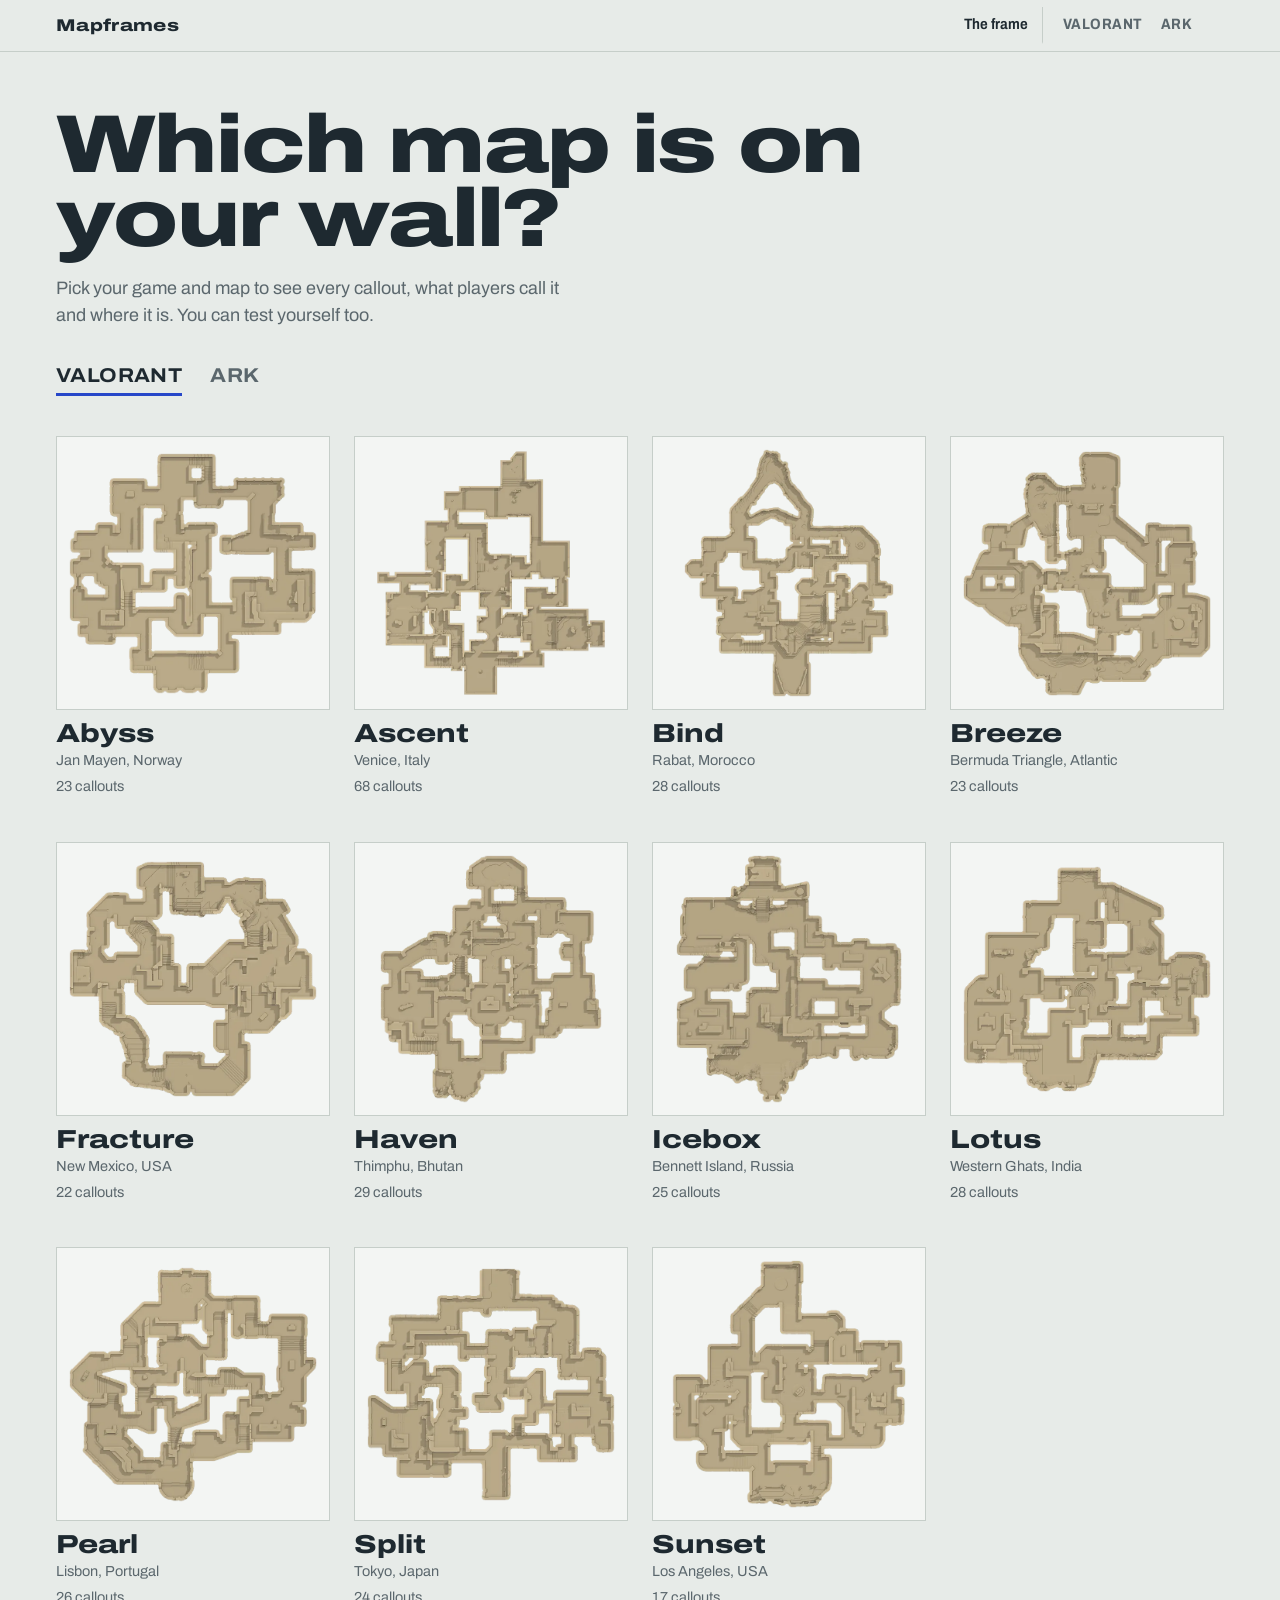
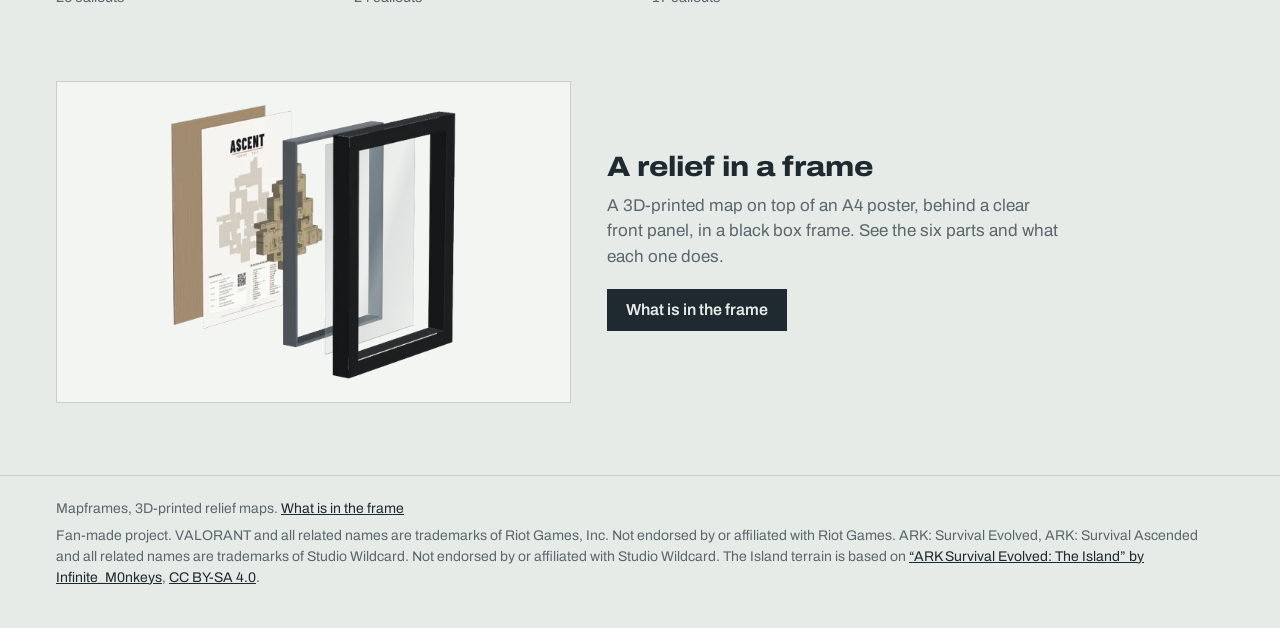
==== commit 4f75c2a0: "Add ARK edition: game picker on home, The Island map page - Home: VALORANT / ARK game picker, per-ga" ====
--- a/index.html
+++ b/index.html
@@ -3,20 +3,21 @@
 <head>
 <meta charset="utf-8">
 <meta name="viewport" content="width=device-width,initial-scale=1">
-<title>Mapframes – VALORANT relief maps and callouts</title>
-<meta name="description" content="3D-printed relief maps of VALORANT, framed with a poster of the callouts. Pick your map to learn every callout.">
+<title>Mapframes – VALORANT and ARK relief maps and callouts</title>
+<meta name="description" content="3D-printed relief maps of VALORANT and ARK, framed with a poster of the callouts. Pick your game and map to learn every callout.">
 <meta name="theme-color" content="#e7ebe8" media="(prefers-color-scheme: light)">
 <meta name="theme-color" content="#131b20" media="(prefers-color-scheme: dark)">
 <link rel="preload" href="assets/archivo.woff2" as="font" type="font/woff2" crossorigin>
 <link rel="stylesheet" href="assets/site.css">
 </head>
-<body><header class="bar"><div class="wrap"><a class="brand" href="./">Mapframes</a><nav class="maplinks" aria-label="Maps"><a class="framelink" href="frame/">The frame</a><a href="abyss/">Abyss</a><a href="ascent/">Ascent</a><a href="bind/">Bind</a><a href="breeze/">Breeze</a><a href="fracture/">Fracture</a><a href="haven/">Haven</a><a href="icebox/">Icebox</a><a href="lotus/">Lotus</a><a href="pearl/">Pearl</a><a href="split/">Split</a><a href="sunset/">Sunset</a></nav></div></header>
+<body><header class="bar"><div class="wrap"><a class="brand" href="./">Mapframes</a><nav class="maplinks" aria-label="Maps"><a class="framelink" href="frame/">The frame</a><a class="gamelink" href="#valorant">VALORANT</a><a class="gamelink" href="#ark">ARK</a></nav></div></header>
 <main>
 <div class="intro">
   <h1>Which map is on your wall?</h1>
-  <p>Pick it to see every callout, what players call it and where it is. You can test yourself too.</p>
+  <p>Pick your game and map to see every callout, what players call it and where it is. You can test yourself too.</p>
+  <div class="games" role="group" aria-label="Game"><a class="game-btn" href="#valorant" data-game="valorant" aria-pressed="true">VALORANT</a><a class="game-btn" href="#ark" data-game="ark" aria-pressed="false">ARK</a></div>
 </div>
-<section class="wrap" aria-label="Maps"><div class="tiles home-tiles"><a class="tile" href="abyss/"><span class="im"><img src="assets/abyss-thumb.webp" alt="" loading="lazy"></span><b>Abyss</b><span>Jan Mayen, Norway</span><span>23 callouts</span></a><a class="tile" href="ascent/"><span class="im"><img src="assets/ascent-thumb.webp" alt="" loading="lazy"></span><b>Ascent</b><span>Venice, Italy</span><span>68 callouts</span></a><a class="tile" href="bind/"><span class="im"><img src="assets/bind-thumb.webp" alt="" loading="lazy"></span><b>Bind</b><span>Rabat, Morocco</span><span>28 callouts</span></a><a class="tile" href="breeze/"><span class="im"><img src="assets/breeze-thumb.webp" alt="" loading="lazy"></span><b>Breeze</b><span>Bermuda Triangle, Atlantic</span><span>23 callouts</span></a><a class="tile" href="fracture/"><span class="im"><img src="assets/fracture-thumb.webp" alt="" loading="lazy"></span><b>Fracture</b><span>New Mexico, USA</span><span>22 callouts</span></a><a class="tile" href="haven/"><span class="im"><img src="assets/haven-thumb.webp" alt="" loading="lazy"></span><b>Haven</b><span>Thimphu, Bhutan</span><span>29 callouts</span></a><a class="tile" href="icebox/"><span class="im"><img src="assets/icebox-thumb.webp" alt="" loading="lazy"></span><b>Icebox</b><span>Bennett Island, Russia</span><span>25 callouts</span></a><a class="tile" href="lotus/"><span class="im"><img src="assets/lotus-thumb.webp" alt="" loading="lazy"></span><b>Lotus</b><span>Western Ghats, India</span><span>28 callouts</span></a><a class="tile" href="pearl/"><span class="im"><img src="assets/pearl-thumb.webp" alt="" loading="lazy"></span><b>Pearl</b><span>Lisbon, Portugal</span><span>26 callouts</span></a><a class="tile" href="split/"><span class="im"><img src="assets/split-thumb.webp" alt="" loading="lazy"></span><b>Split</b><span>Tokyo, Japan</span><span>24 callouts</span></a><a class="tile" href="sunset/"><span class="im"><img src="assets/sunset-thumb.webp" alt="" loading="lazy"></span><b>Sunset</b><span>Los Angeles, USA</span><span>17 callouts</span></a></div></section>
+<section class="wrap game-sec" id="valorant" aria-label="VALORANT maps"><h2 class="game-h">VALORANT</h2><div class="tiles home-tiles"><a class="tile" href="abyss/"><span class="im"><img src="assets/abyss-thumb.webp" alt="" loading="lazy"></span><b>Abyss</b><span>Jan Mayen, Norway</span><span>23 callouts</span></a><a class="tile" href="ascent/"><span class="im"><img src="assets/ascent-thumb.webp" alt="" loading="lazy"></span><b>Ascent</b><span>Venice, Italy</span><span>68 callouts</span></a><a class="tile" href="bind/"><span class="im"><img src="assets/bind-thumb.webp" alt="" loading="lazy"></span><b>Bind</b><span>Rabat, Morocco</span><span>28 callouts</span></a><a class="tile" href="breeze/"><span class="im"><img src="assets/breeze-thumb.webp" alt="" loading="lazy"></span><b>Breeze</b><span>Bermuda Triangle, Atlantic</span><span>23 callouts</span></a><a class="tile" href="fracture/"><span class="im"><img src="assets/fracture-thumb.webp" alt="" loading="lazy"></span><b>Fracture</b><span>New Mexico, USA</span><span>22 callouts</span></a><a class="tile" href="haven/"><span class="im"><img src="assets/haven-thumb.webp" alt="" loading="lazy"></span><b>Haven</b><span>Thimphu, Bhutan</span><span>29 callouts</span></a><a class="tile" href="icebox/"><span class="im"><img src="assets/icebox-thumb.webp" alt="" loading="lazy"></span><b>Icebox</b><span>Bennett Island, Russia</span><span>25 callouts</span></a><a class="tile" href="lotus/"><span class="im"><img src="assets/lotus-thumb.webp" alt="" loading="lazy"></span><b>Lotus</b><span>Western Ghats, India</span><span>28 callouts</span></a><a class="tile" href="pearl/"><span class="im"><img src="assets/pearl-thumb.webp" alt="" loading="lazy"></span><b>Pearl</b><span>Lisbon, Portugal</span><span>26 callouts</span></a><a class="tile" href="split/"><span class="im"><img src="assets/split-thumb.webp" alt="" loading="lazy"></span><b>Split</b><span>Tokyo, Japan</span><span>24 callouts</span></a><a class="tile" href="sunset/"><span class="im"><img src="assets/sunset-thumb.webp" alt="" loading="lazy"></span><b>Sunset</b><span>Los Angeles, USA</span><span>17 callouts</span></a></div></section><section class="wrap game-sec" id="ark" aria-label="ARK maps"><h2 class="game-h">ARK</h2><div class="tiles home-tiles"><a class="tile" href="the-island/"><span class="im"><img src="assets/the-island-thumb.webp" alt="" loading="lazy"></span><b>The Island</b><span>ARK: Survival Evolved &amp; Ascended</span><span>42 callouts</span></a></div></section>
 <section class="teaser wrap" aria-label="The frame">
   <a class="teaser-img" href="frame/" tabindex="-1" aria-hidden="true"><img src="assets/frame-teaser.webp" width="640" height="400" alt="" loading="lazy"></a>
   <div>
@@ -26,6 +27,10 @@
   </div>
 </section>
 </main>
-<footer><div class="wrap"><span>Mapframes, 3D-printed relief maps. <a href="frame/">What is in the frame</a></span><span>Fan-made project. VALORANT and all related names are trademarks of Riot Games, Inc. Not endorsed by or affiliated with Riot Games.</span></div></footer>
+<footer><div class="wrap"><span>Mapframes, 3D-printed relief maps. <a href="frame/">What is in the frame</a></span><span>Fan-made project. VALORANT and all related names are trademarks of Riot Games, Inc. Not endorsed by or affiliated with Riot Games. ARK: Survival Evolved, ARK: Survival Ascended and all related names are trademarks of Studio Wildcard. Not endorsed by or affiliated with Studio Wildcard. The Island terrain is based on <a href="https://www.thingiverse.com/thing:6625369">“ARK Survival Evolved: The Island” by Infinite_M0nkeys</a>, <a href="https://creativecommons.org/licenses/by-sa/4.0/">CC BY-SA 4.0</a>.</span></div></footer>
+<script>(function(){var b=[].slice.call(document.querySelectorAll('.game-btn')),s=[].slice.call(document.querySelectorAll('.game-sec'));
+function show(g){if(!document.getElementById(g))g=b[0].dataset.game;b.forEach(function(x){x.setAttribute('aria-pressed',x.dataset.game===g)});s.forEach(function(x){x.hidden=x.id!==g});}
+document.documentElement.classList.add('js');b.forEach(function(x){x.addEventListener('click',function(e){e.preventDefault();show(x.dataset.game);history.replaceState(null,'','#'+x.dataset.game)})});
+window.addEventListener('hashchange',function(){show(location.hash.slice(1))});show(location.hash.slice(1));})();</script>
 </body>
 </html>
--- a/assets/site.css
+++ b/assets/site.css
@@ -268,3 +268,12 @@
 .intro.slim{padding-top:36px}
 .intro.slim h1{font-size:clamp(34px,5vw,60px);line-height:.95;max-width:none}
 @media (max-width:900px){.intro.slim{padding-top:24px}}
+/* game picker (home) */
+.games{display:flex;flex-wrap:wrap;gap:4px 28px;margin:28px 0 0}
+.game-btn{font:700 20px/1 "Archivo",sans-serif;font-stretch:110%;letter-spacing:.02em;padding:8px 0;text-decoration:none;color:var(--graphite);border-bottom:3px solid transparent}
+.game-btn:hover{color:var(--ink)}
+.game-btn[aria-pressed="true"]{color:var(--ink);border-bottom-color:var(--survey)}
+.game-sec+.game-sec{margin-top:56px}
+.game-h{margin:0 0 18px;font-size:15px;font-weight:600;letter-spacing:.12em;color:var(--graphite)}
+.js .game-h{position:absolute;width:1px;height:1px;overflow:hidden;clip:rect(0 0 0 0)}
+.maplinks a.gamelink{font-weight:700;letter-spacing:.03em}
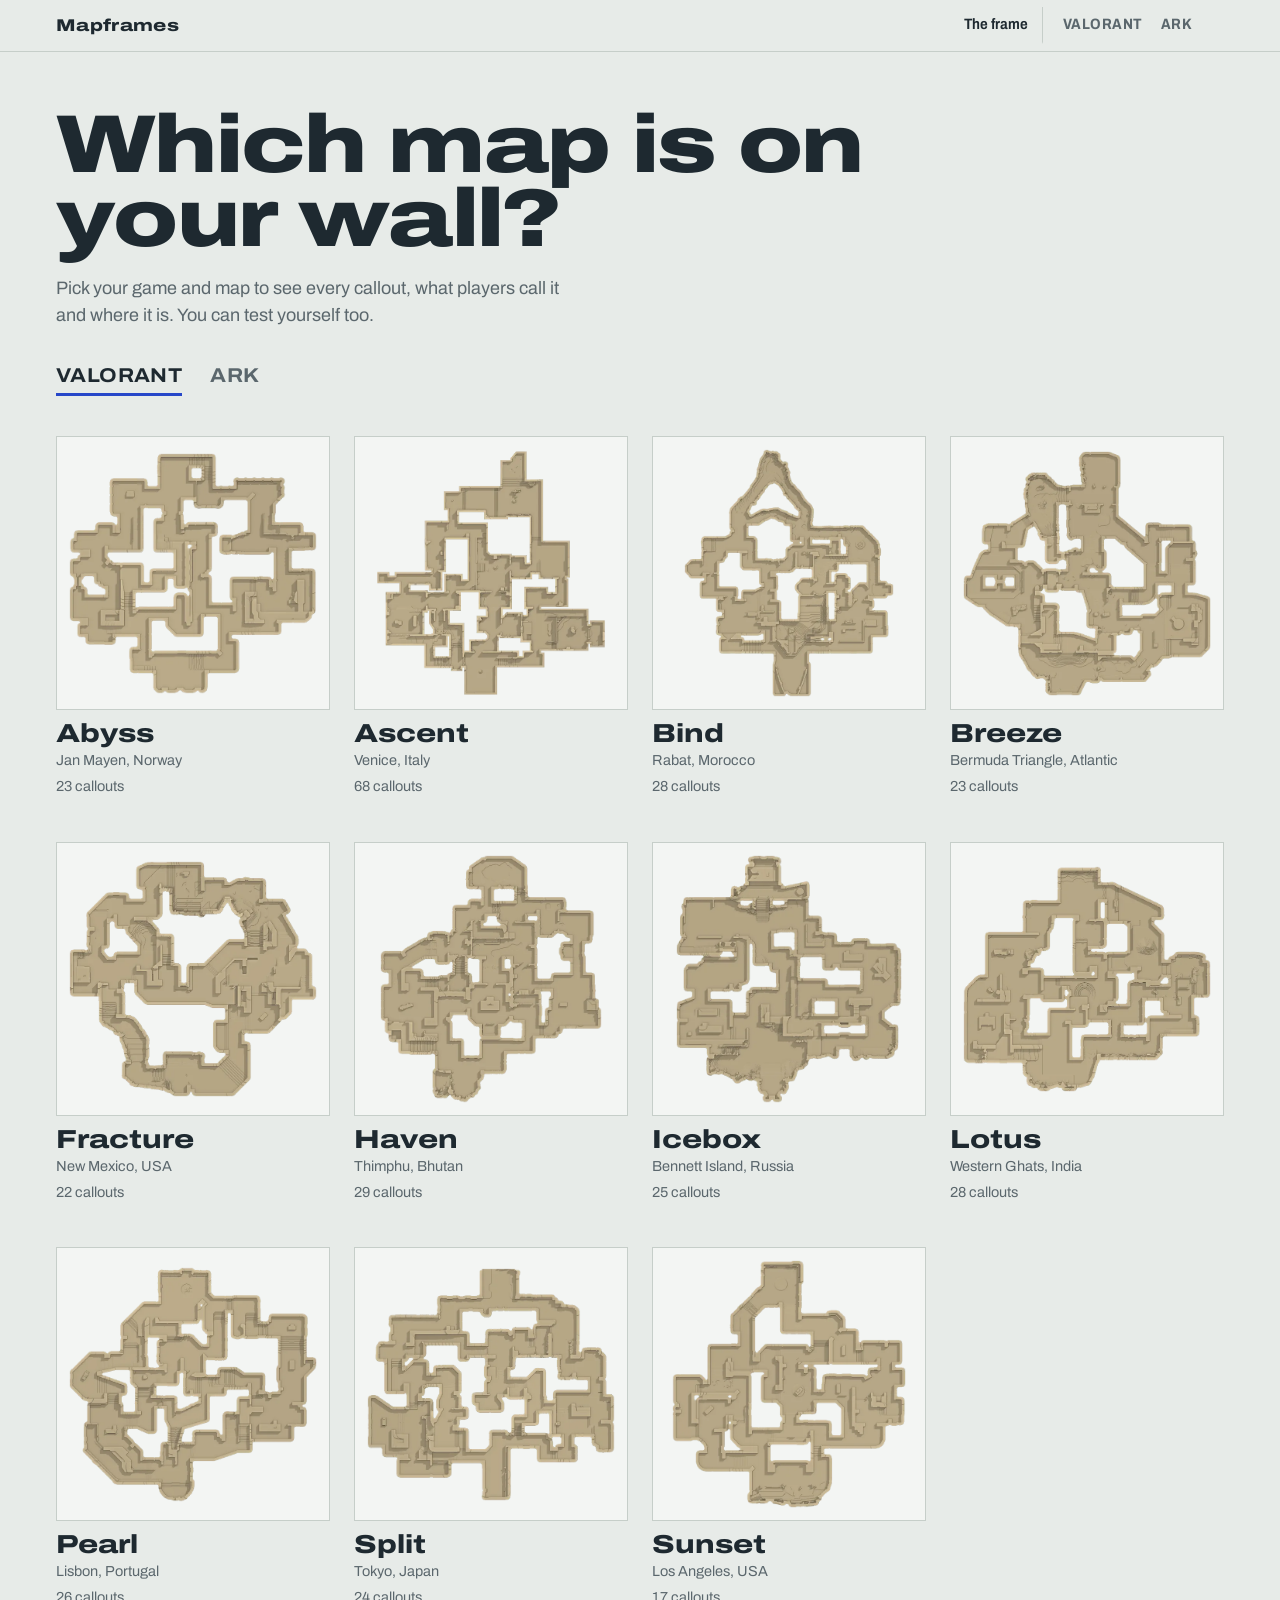
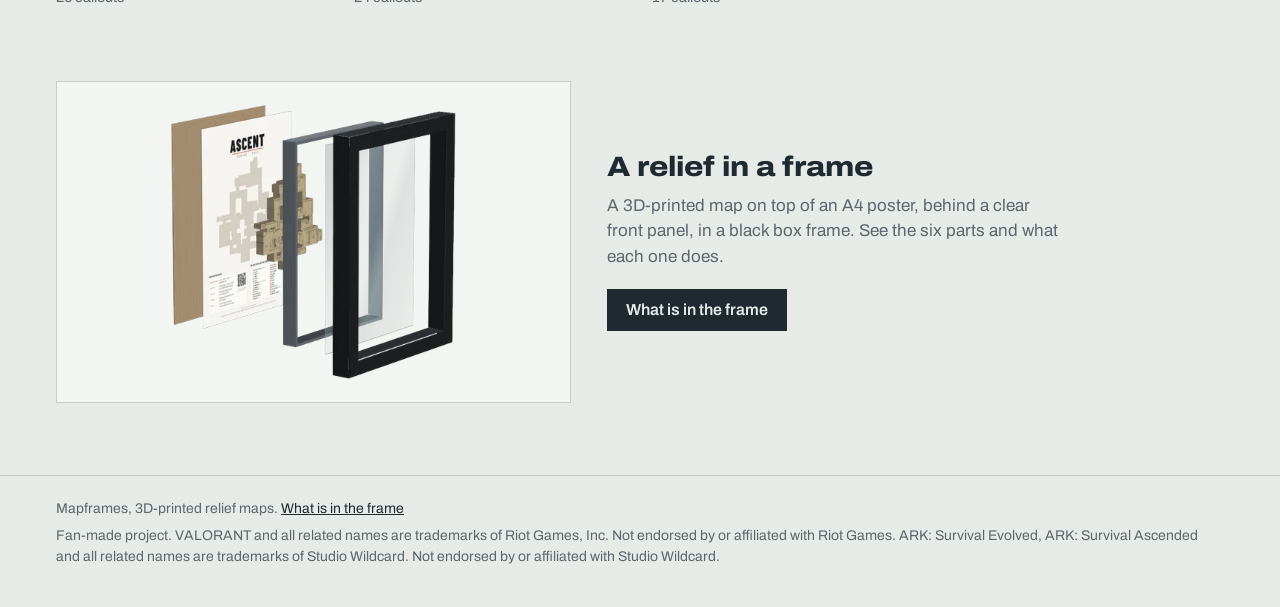
==== commit 893b662d: "The Island: drop terrain attribution from poster and footer" ====
--- a/index.html
+++ b/index.html
@@ -27,7 +27,7 @@
   </div>
 </section>
 </main>
-<footer><div class="wrap"><span>Mapframes, 3D-printed relief maps. <a href="frame/">What is in the frame</a></span><span>Fan-made project. VALORANT and all related names are trademarks of Riot Games, Inc. Not endorsed by or affiliated with Riot Games. ARK: Survival Evolved, ARK: Survival Ascended and all related names are trademarks of Studio Wildcard. Not endorsed by or affiliated with Studio Wildcard. The Island terrain is based on <a href="https://www.thingiverse.com/thing:6625369">“ARK Survival Evolved: The Island” by Infinite_M0nkeys</a>, <a href="https://creativecommons.org/licenses/by-sa/4.0/">CC BY-SA 4.0</a>.</span></div></footer>
+<footer><div class="wrap"><span>Mapframes, 3D-printed relief maps. <a href="frame/">What is in the frame</a></span><span>Fan-made project. VALORANT and all related names are trademarks of Riot Games, Inc. Not endorsed by or affiliated with Riot Games. ARK: Survival Evolved, ARK: Survival Ascended and all related names are trademarks of Studio Wildcard. Not endorsed by or affiliated with Studio Wildcard.</span></div></footer>
 <script>(function(){var b=[].slice.call(document.querySelectorAll('.game-btn')),s=[].slice.call(document.querySelectorAll('.game-sec'));
 function show(g){if(!document.getElementById(g))g=b[0].dataset.game;b.forEach(function(x){x.setAttribute('aria-pressed',x.dataset.game===g)});s.forEach(function(x){x.hidden=x.id!==g});}
 document.documentElement.classList.add('js');b.forEach(function(x){x.addEventListener('click',function(e){e.preventDefault();show(x.dataset.game);history.replaceState(null,'','#'+x.dataset.game)})});
